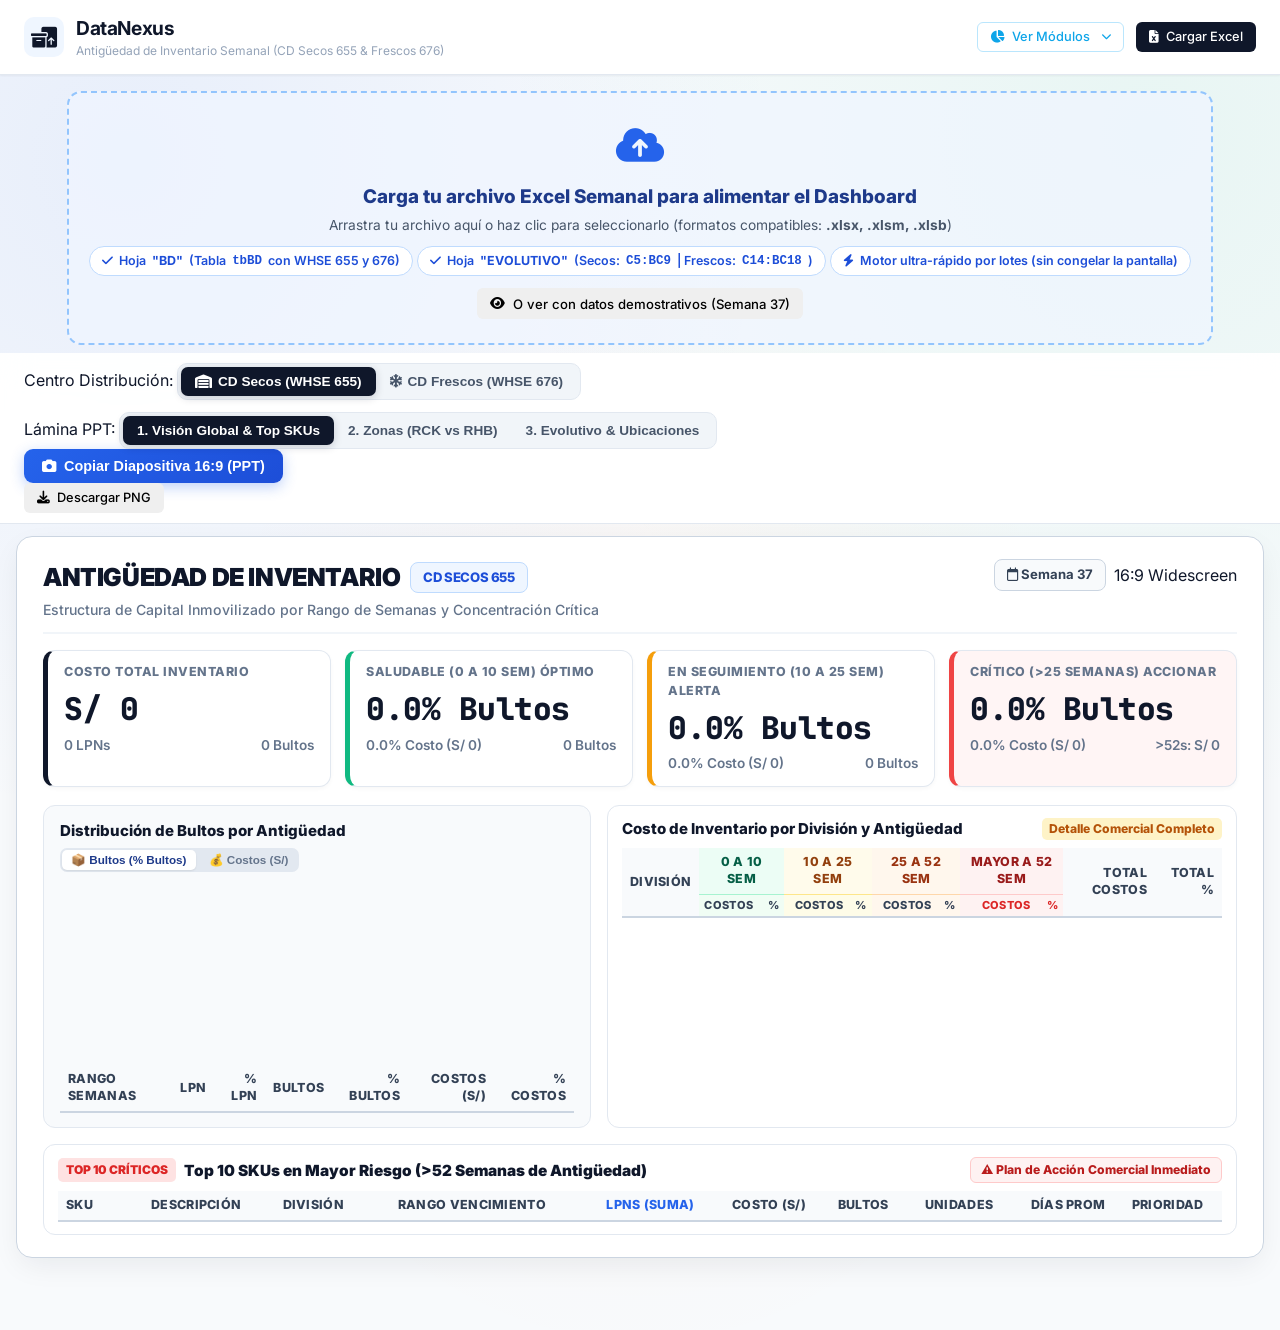
==== pages/ant-inv/index.html @ 3ac7fb68 "." ====
<!DOCTYPE html>
<html lang="es">
<head>
  <meta charset="UTF-8">
  <meta name="viewport" content="width=device-width, initial-scale=1.0">
  <title>DataNexus - Antigüedad de Inventario (Secos y Frescos)</title>
  <link rel="icon" href="data:image/svg+xml,<svg xmlns=%22http://www.w3.org/2000/svg%22 viewBox=%220 0 100 100%22><text y=%22.9em%22 font-size=%2290%22>📦</text></svg>">
  <link rel="preconnect" href="https://fonts.googleapis.com">
  <link rel="preconnect" href="https://fonts.gstatic.com" crossorigin>
  <link href="https://fonts.googleapis.com/css2?family=Inter:wght@300;400;500;600;700;800;900&family=JetBrains+Mono:wght@500;600;700;800&display=swap" rel="stylesheet">
  <link rel="stylesheet" href="https://cdnjs.cloudflare.com/ajax/libs/font-awesome/6.5.1/css/all.min.css">
  <link rel="stylesheet" href="../../css/styles.css">

  <!-- SheetJS para lectura y procesamiento de archivos Excel (.xlsx, .xlsm, .xlsb) -->
  <script src="https://cdn.sheetjs.com/xlsx-0.20.1/package/dist/xlsx.full.min.js"></script>

  <!-- Chart.js & html2canvas -->
  <script src="https://cdn.jsdelivr.net/npm/chart.js@4.4.1/dist/chart.umd.min.js"></script>
  <script src="https://cdn.jsdelivr.net/npm/html2canvas@1.4.1/dist/html2canvas.min.js"></script>

  <style>
    :root {
      --primary: #0f172a;
      --accent-blue: #2563eb;
      --green-safe: #10b981;
      --yellow-warn: #f59e0b;
      --orange-alert: #f97316;
      --red-critical: #ef4444;
      --card-bg: #ffffff;
      --border-color: #e2e8f0;
    }

    body {
      background:
        radial-gradient(at 10% 12%, rgba(37, 99, 235, 0.08) 0px, transparent 40%),
        radial-gradient(at 90% 10%, rgba(16, 185, 129, 0.07) 0px, transparent 40%),
        radial-gradient(at 50% 60%, rgba(249, 115, 22, 0.05) 0px, transparent 50%),
        #f8fafc;
      min-height: 100vh;
      margin: 0;
      font-family: 'Inter', system-ui, -apple-system, sans-serif;
      color: #0f172a;
    }

    /* Zona de Carga de Excel (Dropzone) */
    .upload-section-card {
      max-width: 1540px;
      margin: 16px auto 8px;
      padding: 0 16px;
    }

    .dropzone-box {
      border: 2px dashed #93c5fd;
      background: rgba(239, 246, 255, 0.7);
      border-radius: 14px;
      padding: 24px 20px;
      text-align: center;
      cursor: pointer;
      transition: all 0.25s ease;
      position: relative;
    }

    .dropzone-box:hover, .dropzone-box.dragover {
      border-color: #2563eb;
      background: rgba(219, 234, 254, 0.9);
      transform: translateY(-2px);
      box-shadow: 0 8px 20px -4px rgba(37, 99, 235, 0.15);
    }

    .dropzone-icon {
      font-size: 2.4rem;
      color: #2563eb;
      margin-bottom: 8px;
    }

    .dropzone-title {
      font-size: 1.18rem;
      font-weight: 800;
      color: #1e3a8a;
      margin: 0 0 4px;
    }

    .dropzone-subtitle {
      font-size: 0.86rem;
      color: #475569;
      margin: 0 0 10px;
    }

    .dropzone-badge-info {
      display: inline-flex;
      align-items: center;
      gap: 6px;
      background: #ffffff;
      border: 1px solid #bfdbfe;
      padding: 5px 12px;
      border-radius: 20px;
      font-size: 0.78rem;
      color: #1d4ed8;
      font-weight: 600;
    }

    /* Barra de Estado del Archivo Cargado */
    .file-status-bar {
      background: #ffffff;
      border: 1px solid #cbd5e1;
      border-radius: 12px;
      padding: 10px 18px;
      display: none;
      align-items: center;
      justify-content: space-between;
      margin-bottom: 12px;
      box-shadow: 0 2px 6px rgba(0,0,0,0.04);
    }

    /* Sub-navbar de control */
    .control-bar {
      background: rgba(255, 255, 255, 0.95);
      backdrop-filter: blur(16px);
      border-bottom: 1px solid var(--border-color);
      padding: 10px 24px;
      display: flex;
      flex-wrap: wrap;
      justify-content: space-between;
      align-items: center;
      gap: 12px;
      position: sticky;
      top: 61px;
      z-index: 90;
    }

    .pill-group {
      display: inline-flex;
      background: #f1f5f9;
      border-radius: 10px;
      padding: 3px;
      border: 1px solid #e2e8f0;
    }

    .pill-btn {
      border: none;
      background: transparent;
      padding: 7px 14px;
      font-size: 0.85rem;
      font-weight: 700;
      color: #475569;
      border-radius: 7px;
      cursor: pointer;
      transition: all 0.2s ease;
      display: flex;
      align-items: center;
      gap: 6px;
    }

    .pill-btn:hover { color: #0f172a; }

    .pill-btn.active {
      background: #0f172a;
      color: #ffffff;
      box-shadow: 0 2px 8px rgba(15, 23, 42, 0.18);
    }

    .pill-btn.pill-frescos.active {
      background: #059669;
      color: #ffffff;
    }

    /* Botón de Copia 16:9 Directa */
    .btn-capture-ppt {
      background: linear-gradient(135deg, #2563eb 0%, #1d4ed8 100%);
      color: #ffffff;
      border: none;
      padding: 9px 18px;
      border-radius: 9px;
      font-size: 0.90rem;
      font-weight: 800;
      cursor: pointer;
      display: flex;
      align-items: center;
      gap: 8px;
      box-shadow: 0 4px 14px rgba(37, 99, 235, 0.30);
      transition: all 0.2s ease;
    }

    .btn-capture-ppt:hover {
      transform: translateY(-1px);
      box-shadow: 0 6px 18px rgba(37, 99, 235, 0.40);
      background: linear-gradient(135deg, #1d4ed8 0%, #1e3a8a 100%);
    }

    /* Contenedor Responsivo de Diapositiva */
    .slide-wrapper {
      max-width: 1540px;
      margin: 12px auto;
      padding: 0 16px 36px;
    }

    .slide-canvas-container {
      background: #ffffff;
      border: 1px solid #cbd5e1;
      border-radius: 16px;
      box-shadow: 0 10px 30px -5px rgba(15, 23, 42, 0.08);
      position: relative;
      padding: 22px 26px;
      margin-bottom: 24px;
      box-sizing: border-box;
      transition: all 0.2s ease;
    }

    .slide-header {
      display: flex;
      justify-content: space-between;
      align-items: flex-start;
      padding-bottom: 12px;
      border-bottom: 2px solid #f1f5f9;
      margin-bottom: 16px;
    }

    .slide-header h2 {
      font-size: 1.55rem;
      font-weight: 900;
      color: #0f172a;
      margin: 0;
      display: flex;
      align-items: center;
      gap: 10px;
      letter-spacing: -0.4px;
    }

    .slide-header .subtitle {
      font-size: 0.88rem;
      font-weight: 500;
      color: #64748b;
      margin-top: 3px;
    }

    .slide-badges {
      display: flex;
      gap: 8px;
      align-items: center;
    }

    .badge-cd {
      background: #eff6ff;
      color: #1d4ed8;
      border: 1px solid #bfdbfe;
      font-weight: 800;
      font-size: 0.82rem;
      padding: 5px 12px;
      border-radius: 8px;
      text-transform: uppercase;
    }

    .badge-week {
      background: #f8fafc;
      color: #334155;
      border: 1px solid #cbd5e1;
      font-weight: 700;
      font-size: 0.82rem;
      padding: 5px 12px;
      border-radius: 8px;
    }

    /* KPI Cards Horizontales Compactas */
    .kpi-row {
      display: grid;
      grid-template-columns: repeat(4, 1fr);
      gap: 14px;
      margin-bottom: 18px;
    }

    .kpi-box {
      background: #ffffff;
      border: 1px solid #e2e8f0;
      border-radius: 12px;
      padding: 12px 16px;
      position: relative;
      border-left-width: 5px;
      box-shadow: 0 2px 4px rgba(0,0,0,0.03);
    }

    .kpi-box.kpi-navy { border-left-color: #0f172a; }
    .kpi-box.kpi-green { border-left-color: #10b981; }
    .kpi-box.kpi-amber { border-left-color: #f59e0b; }
    .kpi-box.kpi-red { border-left-color: #ef4444; background: #fff5f5; }

    .kpi-label {
      font-size: 0.78rem;
      font-weight: 800;
      text-transform: uppercase;
      color: #64748b;
      letter-spacing: 0.5px;
    }

    .kpi-number {
      font-size: 1.95rem;
      font-weight: 900;
      color: #0f172a;
      margin: 4px 0 2px;
      font-family: 'JetBrains Mono', monospace;
      letter-spacing: -0.5px;
    }

    .kpi-sub {
      font-size: 0.85rem;
      font-weight: 600;
      color: #64748b;
      display: flex;
      justify-content: space-between;
    }

    /* Tablas ejecutivas legibles */
    .exec-table {
      width: 100%;
      border-collapse: collapse;
      font-size: 0.88rem;
      line-height: 1.35;
    }

    .exec-table th {
      background: #f8fafc;
      color: #334155;
      font-weight: 800;
      font-size: 0.82rem;
      padding: 9px 10px;
      border-bottom: 2px solid #cbd5e1;
      text-align: right;
      text-transform: uppercase;
      letter-spacing: 0.3px;
    }

    .exec-table th:first-child { text-align: left; }

    .exec-table td {
      padding: 7px 10px;
      border-bottom: 1px solid #f1f5f9;
      text-align: right;
      color: #1e293b;
      font-size: 0.88rem;
    }

    .exec-table td:first-child {
      text-align: left;
      font-weight: 700;
    }

    .exec-table tfoot td {
      font-weight: 900;
      font-size: 0.92rem;
      border-top: 2px solid #94a3b8;
      background: #f8fafc;
      color: #0f172a;
      padding: 9px 10px;
    }

    /* Tabla ejecutiva compacta para rangos */
    .exec-table-sm th { padding: 6px 8px; font-size: 0.78rem; }
    .exec-table-sm td { padding: 5px 8px; font-size: 0.84rem; }
    .exec-table-sm tfoot td { padding: 6px 8px; font-size: 0.86rem; }

    /* Estilo Corporativo Verde para Diapositiva 2 (Zonas) */
    .exec-table-green {
      width: 100%;
      border-collapse: collapse;
    }
    .exec-table-green thead th {
      background: #2d6a4f !important;
      color: #ffffff !important;
      font-weight: 800 !important;
      font-size: 0.76rem !important;
      border-bottom: 2px solid #1e4620 !important;
      text-align: right;
      text-transform: uppercase;
      letter-spacing: 0.3px;
    }
    .exec-table-green thead th:first-child { text-align: left; }
    .exec-table-green tbody tr:nth-child(even) { background: #f4faf6; }
    .exec-table-green tbody tr:nth-child(odd) { background: #ffffff; }

    /* ═════════════════════════════════════════════════════════════════════════ */
    /* CLASE MAESTRA DE CAPTURA 16:9 PARA POWERPOINT (1600x900 NATIVO)           */
    /* Llena 100% de la diapositiva panorámica sin bordes vacíos a los lados    */
    /* ═════════════════════════════════════════════════════════════════════════ */
    .capturing-16-9 {
      width: 1600px !important;
      height: 900px !important;
      max-width: 1600px !important;
      max-height: 900px !important;
      padding: 22px 28px !important;
      margin: 0 auto !important;
      overflow: hidden !important;
      display: flex !important;
      flex-direction: column !important;
      justify-content: space-between !important;
      background: #ffffff !important;
      border: none !important;
      border-radius: 0 !important;
      box-shadow: none !important;
      box-sizing: border-box !important;
    }

    .capturing-16-9 .kpi-row {
      margin-bottom: 12px !important;
      gap: 12px !important;
    }
    .capturing-16-9 .kpi-box {
      padding: 10px 14px !important;
    }
    .capturing-16-9 .kpi-number {
      font-size: 1.80rem !important;
      margin: 2px 0 !important;
    }
    .capturing-16-9 .kpi-label {
      font-size: 0.76rem !important;
    }
    .capturing-16-9 .kpi-sub {
      font-size: 0.82rem !important;
    }
    .capturing-16-9 .exec-table th {
      padding: 4px 6px !important;
      font-size: 0.74rem !important;
    }
    .capturing-16-9 .exec-table td {
      padding: 3px 6px !important;
      font-size: 0.77rem !important;
    }
    .capturing-16-9 .exec-table tfoot td {
      padding: 4px 6px !important;
      font-size: 0.80rem !important;
    }
    .capturing-16-9 .exec-table-sm th {
      padding: 2.5px 4px !important;
      font-size: 0.68rem !important;
    }
    .capturing-16-9 .exec-table-sm td {
      padding: 2px 4px !important;
      font-size: 0.72rem !important;
    }
    .capturing-16-9 .exec-table-sm tfoot td {
      padding: 2.5px 4px !important;
      font-size: 0.74rem !important;
    }
    .capturing-16-9 .exec-table-green thead th {
      background: #2d6a4f !important;
      color: #ffffff !important;
      padding: 3.5px 4px !important;
      font-size: 0.70rem !important;
      border-bottom: 2px solid #1e4620 !important;
    }
    .capturing-16-9 .exec-table-green tbody tr:nth-child(even) { background: #f4faf6 !important; }
    .capturing-16-9 .exec-table-green tbody tr:nth-child(odd) { background: #ffffff !important; }
    .capturing-16-9 h2 {
      font-size: 1.40rem !important;
    }
    .capturing-16-9 .slide-header {
      padding-bottom: 8px !important;
      margin-bottom: 10px !important;
    }

    /* Modal de Confirmación de Copia */
    .modal-backdrop {
      position: fixed;
      inset: 0;
      background: rgba(15, 23, 42, 0.65);
      backdrop-filter: blur(4px);
      z-index: 10000;
      display: flex;
      align-items: center;
      justify-content: center;
      padding: 20px;
    }

    .modal-card {
      background: #ffffff;
      border-radius: 16px;
      max-width: 620px;
      width: 100%;
      box-shadow: 0 25px 50px -12px rgba(0, 0, 0, 0.25);
      overflow: hidden;
      animation: modalFadeIn 0.2s ease-out;
    }

    @keyframes modalFadeIn {
      from { opacity: 0; transform: scale(0.96); }
      to { opacity: 1; transform: scale(1); }
    }

    .modal-header {
      padding: 14px 20px;
      border-bottom: 1px solid #e2e8f0;
      display: flex;
      align-items: center;
      justify-content: space-between;
    }

    /* Toast Notification */
    #toastMessage {
      position: fixed;
      bottom: 24px;
      right: 24px;
      background: #0f172a;
      color: #ffffff;
      padding: 12px 20px;
      border-radius: 12px;
      font-size: 0.90rem;
      font-weight: 700;
      display: flex;
      align-items: center;
      gap: 10px;
      box-shadow: 0 10px 25px -5px rgba(0, 0, 0, 0.3);
      z-index: 9999;
      opacity: 0;
      transform: translateY(20px);
      transition: all 0.3s cubic-bezier(0.4, 0, 0.2, 1);
      pointer-events: none;
    }

    #toastMessage.show {
      opacity: 1;
      transform: translateY(0);
    }

    /* Loading Spinner */
    .loading-overlay {
      position: fixed;
      inset: 0;
      background: rgba(15, 23, 42, 0.7);
      backdrop-filter: blur(4px);
      display: none;
      align-items: center;
      justify-content: center;
      flex-direction: column;
      gap: 14px;
      z-index: 9999;
      color: #ffffff;
      font-weight: 700;
    }

    .spinner {
      width: 48px;
      height: 48px;
      border: 4px solid rgba(255, 255, 255, 0.3);
      border-top-color: #ffffff;
      border-radius: 50%;
      animation: spin 0.8s linear infinite;
    }

    @keyframes spin {
      to { transform: rotate(360deg); }
    }

    @media (max-width: 1024px) {
      .kpi-row { grid-template-columns: repeat(2, 1fr); }
    }
    @media (max-width: 640px) {
      .kpi-row { grid-template-columns: 1fr; }
    }
  </style>
</head>
<body>

  <!-- Barra de Navegación Principal DataNexus -->
  <header class="navbar">
    <div class="nav-brand">
      <div class="logo-icon">
        <i class="fa-solid fa-boxes-packing text-primary"></i>
      </div>
      <div>
        <h1 class="logo-title">DataNexus</h1>
        <span class="logo-subtitle">Antigüedad de Inventario Semanal (CD Secos 655 & Frescos 676)</span>
      </div>
    </div>

    <div class="nav-actions">
      <!-- Menú Desplegable de Módulos -->
      <div class="nav-dropdown">
        <button class="btn btn-outline-info btn-sm">
          <i class="fa-solid fa-chart-pie"></i> Ver Módulos <i class="fa-solid fa-chevron-down" style="font-size: 0.8em; margin-left: 4px;"></i>
        </button>
        <div class="nav-dropdown-content">
          <a href="../../index.html"><i class="fa-solid fa-house"></i> Inicio / Sheets</a>
          <a href="../Throughput/index.html"><i class="fa-solid fa-boxes-stacked"></i> Throughput Secos/Frescos</a>
          <a href="../movilidad/index.html"><i class="fa-solid fa-van-shuttle"></i> Servicio Movilidad</a>
          <a href="../dotacion/index.html"><i class="fa-solid fa-users"></i> Dotación</a>
          <a href="../lector.html"><i class="fa-solid fa-file-excel"></i> Lector (Extraer Excel)</a>
        </div>
      </div>

      <button onclick="document.getElementById('excelFileInput').click()" class="btn btn-primary btn-sm">
        <i class="fa-solid fa-file-excel"></i> Cargar Excel
      </button>
    </div>
  </header>

  <!-- Input oculto para carga de archivos Excel -->
  <input type="file" id="excelFileInput" accept=".xlsx, .xlsm, .xls, .xlsb" style="display: none;" onchange="handleExcelUpload(event)">

  <!-- SECCIÓN DE CARGA DE ARCHIVO EXCEL -->
  <div class="upload-section-card">
    
    <!-- Zona de arrastre y selección de archivo -->
    <div id="dropzoneBox" class="dropzone-box" onclick="document.getElementById('excelFileInput').click()">
      <div class="dropzone-icon">
        <i class="fa-solid fa-cloud-arrow-up"></i>
      </div>
      <h3 class="dropzone-title">Carga tu archivo Excel Semanal para alimentar el Dashboard</h3>
      <p class="dropzone-subtitle">Arrastra tu archivo aquí o haz clic para seleccionarlo (formatos compatibles: <strong>.xlsx, .xlsm, .xlsb</strong>)</p>
      
      <div class="flex items-center justify-center gap-2 flex-wrap">
        <span class="dropzone-badge-info">
          <i class="fa-solid fa-check"></i> Hoja <strong>"BD"</strong> (Tabla <code>tbBD</code> con WHSE 655 y 676)
        </span>
        <span class="dropzone-badge-info">
          <i class="fa-solid fa-check"></i> Hoja <strong>"EVOLUTIVO"</strong> (Secos: <code>C5:BC9</code> | Frescos: <code>C14:BC18</code>)
        </span>
        <span class="dropzone-badge-info">
          <i class="fa-solid fa-bolt"></i> Motor ultra-rápido por lotes (sin congelar la pantalla)
        </span>
      </div>

      <div style="margin-top: 12px;">
        <button type="button" onclick="event.stopPropagation(); loadSampleData();" class="btn btn-sm btn-outline-secondary" style="font-size: 0.82rem;">
          <i class="fa-solid fa-eye"></i> O ver con datos demostrativos (Semana 37)
        </button>
      </div>
    </div>

    <!-- Barra de Estado cuando el archivo ya está cargado -->
    <div id="fileStatusBar" class="file-status-bar">
      <div class="flex items-center gap-3">
        <div style="width: 38px; height: 38px; background: #ecfdf5; color: #059669; border-radius: 9px; display: flex; align-items: center; justify-content: center; font-size: 1.3rem;">
          <i class="fa-solid fa-file-excel"></i>
        </div>
        <div>
          <div style="font-weight: 800; color: #0f172a; font-size: 0.94rem;" id="loadedFileName">Archivo: datos_semanales.xlsx</div>
          <div style="font-size: 0.80rem; color: #64748b;" id="loadedFileMeta">Procesadas filas de tbBD | Hoja EVOLUTIVO conectada</div>
        </div>
      </div>
      <div class="flex items-center gap-2">
        <span class="badge badge-success" style="font-size: 0.80rem; padding: 4px 10px; background: #dcfce7; color: #15803d; border-radius: 7px; font-weight: 800;">
          <i class="fa-solid fa-circle-check"></i> Alimentado desde Excel
        </span>
        <button onclick="document.getElementById('excelFileInput').click()" class="btn btn-sm btn-outline-primary" style="font-size: 0.82rem;">
          <i class="fa-solid fa-arrows-rotate"></i> Cambiar Archivo
        </button>
      </div>
    </div>

  </div>

  <!-- Barra de Controles: Selector de CD (655 vs 676) y Pestañas de Diapositiva -->
  <div class="control-bar">
    <div class="flex items-center gap-3">
      <!-- Selector de WHSE -->
      <span class="text-xs font-bold text-slate-500 uppercase tracking-wider">Centro Distribución:</span>
      <div class="pill-group">
        <button id="btnWhseSecos" onclick="switchWarehouse('655')" class="pill-btn active">
          <i class="fa-solid fa-warehouse"></i> CD Secos (WHSE 655)
        </button>
        <button id="btnWhseFrescos" onclick="switchWarehouse('676')" class="pill-btn pill-frescos">
          <i class="fa-solid fa-snowflake"></i> CD Frescos (WHSE 676)
        </button>
      </div>
    </div>

    <!-- Selector de Lámina PPT -->
    <div class="flex items-center gap-3">
      <span class="text-xs font-bold text-slate-500 uppercase tracking-wider">Lámina PPT:</span>
      <div class="pill-group">
        <button id="tabBtnSlide1" onclick="switchSlide(1)" class="pill-btn active">
          1. Visión Global & Top SKUs
        </button>
        <button id="tabBtnSlide2" onclick="switchSlide(2)" class="pill-btn">
          2. Zonas (RCK vs RHB)
        </button>
        <button id="tabBtnSlide3" onclick="switchSlide(3)" class="pill-btn">
          3. Evolutivo & Ubicaciones
        </button>
      </div>

      <!-- BOTÓN DE COPIA 16:9 AL PORTAPAPELES -->
      <button id="btnCapturePpt" onclick="copyCurrentSlideToClipboard()" class="btn-capture-ppt" title="Copia directamente la diapositiva en proporción 16:9 (1920x1080) al portapapeles para pegar con Ctrl + V en PowerPoint">
        <i class="fa-solid fa-camera"></i> Copiar Diapositiva 16:9 (PPT)
      </button>
      <button onclick="downloadCurrentSlide()" class="btn btn-sm btn-outline-secondary" title="Descargar como archivo PNG de alta resolución (1920x1080)">
        <i class="fa-solid fa-download"></i> Descargar PNG
      </button>
    </div>
  </div>

  <!-- Contenedor Principal de las Diapositivas (16:9 Widescreen Frame) -->
  <main class="slide-wrapper">

    <!-- ======================================================================= -->
    <!-- DIAPOSITIVA 1: VISIÓN GENERAL, SALUD DE INVENTARIO Y TOP 10 SKUS        -->
    <!-- ======================================================================= -->
    <div id="slide1-container" class="slide-canvas-container">
      <div class="slide-header">
        <div>
          <h2>
            <span id="slide1-title-prefix">ANTIGÜEDAD DE INVENTARIO</span>
            <span id="slide1-whse-badge" class="badge-cd">CD SECOS 655</span>
          </h2>
          <div class="subtitle">Estructura de Capital Inmovilizado por Rango de Semanas y Concentración Crítica</div>
        </div>
        <div class="slide-badges">
          <span class="badge-week" id="slide1-week-badge"><i class="fa-regular fa-calendar"></i> Semana 37</span>
          <span class="text-xs font-bold text-slate-400">16:9 Widescreen</span>
        </div>
      </div>

      <!-- Tarjetas KPI Horizontales -->
      <div class="kpi-row">
        <div class="kpi-box kpi-navy">
          <div class="kpi-label">Costo Total Inventario</div>
          <div class="kpi-number" id="s1-kpi-total">S/ 0</div>
          <div class="kpi-sub">
            <span id="s1-kpi-lpns">0 LPNs</span>
            <span id="s1-kpi-bultos">0 Bultos</span>
          </div>
        </div>

        <div class="kpi-box kpi-green">
          <div class="kpi-label flex justify-between">
            <span>Saludable (0 a 10 Sem)</span>
            <span class="text-emerald-700 font-bold">ÓPTIMO</span>
          </div>
          <div class="kpi-number text-emerald-600" id="s1-kpi-healthy-pct">0.0% Bultos</div>
          <div class="kpi-sub">
            <span id="s1-kpi-healthy-cost">0.0% Costo (S/ 0)</span>
            <span id="s1-kpi-healthy-bultos">0 Bultos</span>
          </div>
        </div>

        <div class="kpi-box kpi-amber">
          <div class="kpi-label flex justify-between">
            <span>En Seguimiento (10 a 25 Sem)</span>
            <span class="text-amber-700 font-bold">ALERTA</span>
          </div>
          <div class="kpi-number text-amber-600" id="s1-kpi-warn-pct">0.0% Bultos</div>
          <div class="kpi-sub">
            <span id="s1-kpi-warn-cost">0.0% Costo (S/ 0)</span>
            <span id="s1-kpi-warn-lpns">0 Bultos</span>
          </div>
        </div>

        <div class="kpi-box kpi-red">
          <div class="kpi-label flex justify-between">
            <span class="text-red-700">Crítico (&gt;25 Semanas)</span>
            <span class="bg-red-200 text-red-800 text-[10px] px-1.5 py-0.5 rounded font-bold">ACCIONAR</span>
          </div>
          <div class="kpi-number text-red-600" id="s1-kpi-crit-cost">0.0% Bultos</div>
          <div class="kpi-sub text-red-700 font-medium">
            <span id="s1-kpi-crit-pct">0.0% Costo (S/ 0)</span>
            <span id="s1-kpi-over52">&gt;52s: S/ 0</span>
          </div>
        </div>
      </div>

      <!-- Fila Intermedia: Gráfico de Rangos con Valores Encima + Matriz Comercial -->
      <div style="display: grid; grid-template-columns: 1fr 1.15fr; gap: 16px; margin-bottom: 16px;">
        
        <!-- Columna Izquierda: Gráfico de Barras + Tabla de Rangos -->
        <div style="background: #f8fafc; border: 1px solid #e2e8f0; border-radius: 12px; padding: 14px 16px; display: flex; flex-direction: column; justify-content: space-between;">
          <div style="display: flex; justify-content: space-between; align-items: center; margin-bottom: 8px; flex-wrap: wrap; gap: 6px;">
            <h3 id="chartS1Title" style="font-size: 0.94rem; font-weight: 800; margin: 0; color: #0f172a;">Distribución de Bultos por Antigüedad</h3>
            <div style="display: flex; gap: 4px; background: #e2e8f0; padding: 2px; border-radius: 7px;">
              <button id="btnChartModeBultos" onclick="setChartS1Mode('bultos')" style="border: none; background: #ffffff; color: #1e3a8a; font-size: 0.73rem; font-weight: 800; padding: 3px 9px; border-radius: 5px; cursor: pointer; box-shadow: 0 1px 2px rgba(0,0,0,0.08); transition: all 0.2s ease;">📦 Bultos (% Bultos)</button>
              <button id="btnChartModeCosto" onclick="setChartS1Mode('costo')" style="border: none; background: transparent; color: #64748b; font-size: 0.73rem; font-weight: 700; padding: 3px 9px; border-radius: 5px; cursor: pointer; transition: all 0.2s ease;">💰 Costos (S/)</button>
            </div>
          </div>
          
          <!-- Gráfico con Datalabels encima de cada barra -->
          <div style="height: 175px; position: relative; margin-bottom: 10px;">
            <canvas id="chartS1Ranges"></canvas>
          </div>

          <!-- Tabla 1: Resumen de Inventario por Rango de Semanas -->
          <div style="overflow-x: auto;">
            <table class="exec-table exec-table-sm" id="tableS1Ranges">
              <thead>
                <tr>
                  <th style="text-align: left;">Rango Semanas</th>
                  <th>LPN</th>
                  <th>% LPN</th>
                  <th>Bultos</th>
                  <th>% Bultos</th>
                  <th>Costos (S/)</th>
                  <th>% Costos</th>
                </tr>
              </thead>
              <tbody id="tbodyS1Ranges">
                <!-- Dinámico -->
              </tbody>
              <tfoot id="tfootS1Ranges">
                <!-- Totales -->
              </tfoot>
            </table>
          </div>
        </div>

        <!-- Columna Derecha: Matriz Comercial por División -->
        <div style="background: #ffffff; border: 1px solid #e2e8f0; border-radius: 12px; padding: 12px 14px; overflow-x: auto;">
          <div style="display: flex; justify-content: space-between; align-items: center; margin-bottom: 8px;">
            <h3 style="font-size: 0.94rem; font-weight: 800; margin: 0; color: #0f172a;">Costo de Inventario por División y Antigüedad</h3>
            <span style="font-size: 0.76rem; font-weight: 800; color: #b45309; background: #fef3c7; padding: 2px 7px; border-radius: 5px;">Detalle Comercial Completo</span>
          </div>
          <table class="exec-table exec-table-sm" id="tableS1Divisions">
            <thead>
              <tr>
                <th rowspan="2" style="text-align: left; vertical-align: middle;">División</th>
                <th colspan="2" style="text-align: center; background: #ecfdf5; color: #065f46; border-bottom: 1px solid #a7f3d0;">0 a 10 Sem</th>
                <th colspan="2" style="text-align: center; background: #fffbeb; color: #92400e; border-bottom: 1px solid #fde68a;">10 a 25 Sem</th>
                <th colspan="2" style="text-align: center; background: #fff7ed; color: #9a3412; border-bottom: 1px solid #fed7aa;">25 a 52 Sem</th>
                <th colspan="2" style="text-align: center; background: #fef2f2; color: #991b1b; border-bottom: 1px solid #fecaca;">Mayor a 52 Sem</th>
                <th rowspan="2" style="text-align: right; vertical-align: middle; background: #f8fafc;">Total COSTOS</th>
                <th rowspan="2" style="text-align: right; vertical-align: middle; background: #f8fafc;">Total %</th>
              </tr>
              <tr>
                <th style="background: #f0fdf4; font-size: 0.69rem; padding: 3px 5px;">Costos</th>
                <th style="background: #f0fdf4; font-size: 0.69rem; padding: 3px 5px;">%</th>
                <th style="background: #fefce8; font-size: 0.69rem; padding: 3px 5px;">Costos</th>
                <th style="background: #fefce8; font-size: 0.69rem; padding: 3px 5px;">%</th>
                <th style="background: #fff7ed; font-size: 0.69rem; padding: 3px 5px;">Costos</th>
                <th style="background: #fff7ed; font-size: 0.69rem; padding: 3px 5px;">%</th>
                <th style="background: #fef2f2; font-size: 0.69rem; padding: 3px 5px; color: #dc2626;">Costos</th>
                <th style="background: #fef2f2; font-size: 0.69rem; padding: 3px 5px; color: #dc2626;">%</th>
              </tr>
            </thead>
            <tbody id="tbodyS1Divisions">
              <!-- Renderizado dinámico -->
            </tbody>
            <tfoot id="tfootS1Divisions">
              <!-- Totales -->
            </tfoot>
          </table>
        </div>
      </div>

      <!-- Fila Inferior: Top 10 SKU en Riesgo Mayor a 52 Semanas -->
      <div style="background: #ffffff; border: 1px solid #e2e8f0; border-radius: 12px; padding: 12px 14px;">
        <div style="display: flex; justify-content: space-between; align-items: center; margin-bottom: 8px; flex-wrap: wrap; gap: 8px;">
          <div>
            <h3 style="font-size: 0.96rem; font-weight: 900; color: #0f172a; margin: 0; display: flex; align-items: center; gap: 8px;">
              <span style="background: #fee2e2; color: #dc2626; padding: 3px 8px; border-radius: 5px; font-size: 0.75rem;">TOP 10 CRÍTICOS</span>
              Top 10 SKUs en Mayor Riesgo (&gt;52 Semanas de Antigüedad)
            </h3>
          </div>
          <span style="font-size: 0.76rem; color: #b91c1c; font-weight: 800; background: #fef2f2; border: 1px solid #fecaca; padding: 3px 10px; border-radius: 6px;">
            ⚠️ Plan de Acción Comercial Inmediato
          </span>
        </div>

        <div style="overflow-x: auto;">
          <table class="exec-table exec-table-sm" id="tableS1Top10">
            <thead>
              <tr>
                <th style="width: 85px;">SKU</th>
                <th style="text-align: left;">Descripción</th>
                <th style="text-align: left;">División</th>
                <th style="text-align: center;">Rango Vencimiento</th>
                <th style="color: #2563eb;">LPNs (Suma)</th>
                <th>Costo (S/)</th>
                <th>Bultos</th>
                <th>Unidades</th>
                <th>Días Prom</th>
                <th style="text-align: center;">Prioridad</th>
              </tr>
            </thead>
            <tbody id="tbodyS1Top10">
              <!-- Renderizado dinámico -->
            </tbody>
            <tfoot id="tfootS1Top10">
              <!-- Totales Top 10 -->
            </tfoot>
          </table>
        </div>
      </div>
    </div>


    <!-- ======================================================================= -->
    <!-- DIAPOSITIVA 2: ANTIGÜEDAD POR ZONAS (PIVOT COMPLETO) Y TOP 10 SKUS      -->
    <!-- ======================================================================= -->
    <div id="slide2-container" class="slide-canvas-container" style="display: none;">
      <div class="slide-header" style="margin-bottom: 8px;">
        <div>
          <h2>
            <span id="slide2-title-prefix">ANTIGÜEDAD</span>
            <span class="badge-cd" id="slide2-whse-badge">CD SECOS 655</span>
          </h2>
          <div class="subtitle">Antigüedad por zonas</div>
        </div>
        <div class="slide-badges">
          <span class="badge-week" id="slide2-week-badge"><i class="fa-regular fa-calendar"></i> Semana 37</span>
          <span class="text-xs font-bold text-slate-400">16:9 Widescreen</span>
        </div>
      </div>

      <!-- Tabla Principal: Antigüedad por Zonas (Pivot Completo idéntico a PPT) -->
      <div style="background: #ffffff; border: 1px solid #cbd5e1; border-radius: 8px; padding: 6px 10px; margin-bottom: 10px; overflow-x: auto; box-shadow: 0 1px 3px rgba(0,0,0,0.05);">
        <table class="exec-table exec-table-sm exec-table-green" id="tableS2Zones" style="width: 100%; border-collapse: collapse;">
          <thead>
            <tr style="background: #2d6a4f !important; color: #ffffff !important;">
              <th style="text-align: center; vertical-align: middle; width: 90px; background: #1e4620 !important; color: #ffffff !important; font-weight: 800; font-size: 0.80rem;">ZONA</th>
              <th style="text-align: left; vertical-align: middle; width: 85px; background: #2d6a4f !important; color: #ffffff !important; font-weight: 800; font-size: 0.80rem;">Valores</th>
              <th style="text-align: right; background: #2d6a4f !important; color: #ffffff !important; font-weight: 800; font-size: 0.80rem;">0 a 10 Sem</th>
              <th style="text-align: right; background: #2d6a4f !important; color: #ffffff !important; font-weight: 800; font-size: 0.80rem;">10 a 25 Sem</th>
              <th style="text-align: right; background: #2d6a4f !important; color: #ffffff !important; font-weight: 800; font-size: 0.80rem;">25 a 52 Sem</th>
              <th style="text-align: right; background: #2d6a4f !important; color: #ffffff !important; font-weight: 800; font-size: 0.80rem;">mayor a 52 Sem</th>
              <th style="text-align: right; background: #1e4620 !important; color: #ffffff !important; font-weight: 900; font-size: 0.82rem;">Total general</th>
            </tr>
          </thead>
          <tbody id="tbodyS2Zones">
            <!-- Renderizado dinámico de 3 filas por zona (COSTOS, LPN, BULTOS) -->
          </tbody>
          <tfoot id="tfootS2Zones">
            <!-- Renderizado dinámico de totales (Total COSTOS, Total LPN, Total BULTOS) -->
          </tfoot>
        </table>
      </div>

      <!-- Título de Sección Top 10 SKUs por Zona -->
      <div style="text-align: center; margin-bottom: 6px;">
        <h3 style="font-size: 0.95rem; font-weight: 800; color: #1e293b; margin: 0;">
          Top 10 SKU – Costo de Inventario - Mayor 52 Semanas por Zona
        </h3>
      </div>

      <!-- Tablas Dinámicas de Top SKUs >52 Semanas por Zona (RCK, RHB, TOL o cualquier zona con información) -->
      <div id="containerS2TopZones" style="display: grid; grid-template-columns: repeat(2, 1fr); gap: 14px;">
        <!-- Se renderiza dinámicamente según las zonas con información (2 columnas para RCK/RHB, 3 columnas si TOL u otra zona tiene datos) -->
      </div>
    </div>


    <!-- ======================================================================= -->
    <!-- DIAPOSITIVA 3: EVOLUTIVO SEMANAL Y OCUPACIÓN FÍSICA (UBICACIONES)         -->
    <!-- ======================================================================= -->
    <div id="slide3-container" class="slide-canvas-container" style="display: none;">
      <div class="slide-header">
        <div>
          <h2>
            <span>TENDENCIA HISTÓRICA & CAPACIDAD FÍSICA</span>
            <span class="badge-cd" id="slide3-whse-badge">CD SECOS 655</span>
          </h2>
          <div class="subtitle">Evolutivo Semanal (% Bultos últimas 7 Semanas) y Uso de Ubicaciones por División</div>
        </div>
        <div class="slide-badges">
          <span class="badge-week" id="slide3-week-badge"><i class="fa-regular fa-calendar"></i> Semana 37</span>
          <span class="text-xs font-bold text-slate-400">16:9 Widescreen</span>
        </div>
      </div>

      <!-- Sección Superior: Gráfico de Líneas Evolutivo 7 Semanas + Tabla -->
      <div style="background: #ffffff; border: 1px solid #e2e8f0; border-radius: 12px; padding: 14px 18px; margin-bottom: 16px;">
        <div style="display: flex; justify-content: space-between; align-items: center; margin-bottom: 8px;">
          <div>
            <h3 style="font-size: 0.96rem; font-weight: 900; color: #0f172a; margin: 0;">Evolutivo Semanal - % Participación por Bulto (Últimas 7 Semanas)</h3>
            <span style="font-size: 0.80rem; color: #64748b;">Monitoreo dinámico del inventario sano vs añejamiento (Suma de % Bultos)</span>
          </div>
          <span style="font-size: 0.76rem; font-weight: 800; color: #059669; background: #ecfdf5; border: 1px solid #a7f3d0; padding: 3px 8px; border-radius: 6px;">
            Tendencia de Rotación
          </span>
        </div>

        <div style="height: 190px; position: relative; margin-bottom: 12px;">
          <canvas id="chartS3Evolution"></canvas>
        </div>

        <!-- Tabla resumen de valores del evolutivo -->
        <table class="exec-table exec-table-sm" id="tableS3Evolution">
          <thead>
            <tr id="theadS3EvolRow">
              <th style="text-align: left;">Rango Semanas</th>
              <!-- Dinámico -->
            </tr>
          </thead>
          <tbody id="tbodyS3Evolution">
            <!-- Dinámico -->
          </tbody>
        </table>
      </div>

      <!-- Sección Inferior: Capacidad Física (Ubicaciones por División) -->
      <div style="background: #ffffff; border: 1px solid #e2e8f0; border-radius: 12px; padding: 14px 18px;">
        <div style="display: flex; justify-content: space-between; align-items: center; margin-bottom: 10px; flex-wrap: wrap; gap: 8px;">
          <div>
            <h3 style="font-size: 0.96rem; font-weight: 900; color: #0f172a; margin: 0;">Distribución de Ubicaciones Físicas por Antigüedad y División</h3>
            <span style="font-size: 0.80rem; color: #64748b;">Capacidad total ocupada: <strong style="color: #0f172a;" id="s3-total-ubic">0 ubicaciones</strong></span>
          </div>
          <div style="font-size: 0.76rem; color: #b91c1c; font-weight: 800; background: #fef2f2; border: 1px solid #fecaca; padding: 3px 10px; border-radius: 6px;" id="s3-locations-alert">
            ⚠️ Ocupación de espacio por mercadería de baja rotación
          </div>
        </div>

        <div style="overflow-x: auto;">
          <table class="exec-table exec-table-sm" id="tableS3Locations">
            <thead>
              <tr>
                <th style="text-align: left;">División Comercial</th>
                <th>0 a 10 Sem (Ubic)</th>
                <th>10 a 25 Sem (Ubic)</th>
                <th>25 a 52 Sem (Ubic)</th>
                <th style="color: #dc2626;">&gt;52 Sem (Ubic)</th>
                <th>Total Ubicaciones</th>
                <th>% Ocupación</th>
              </tr>
            </thead>
            <tbody id="tbodyS3Locations">
              <!-- Dinámico -->
            </tbody>
            <tfoot id="tfootS3Locations">
              <!-- Totales -->
            </tfoot>
          </table>
        </div>
      </div>
    </div>

  </main>

  <!-- Modal de Vista Previa y Confirmación de Copia 16:9 -->
  <div id="modalCopySuccess" class="modal-backdrop" style="display: none;" onclick="if(event.target===this) closeCopyModal()">
    <div class="modal-card">
      <div class="modal-header">
        <div style="display: flex; align-items: center; gap: 10px;">
          <span style="width: 34px; height: 34px; background: #ecfdf5; color: #059669; border-radius: 50%; display: flex; align-items: center; justify-content: center; font-size: 1.1rem;">
            <i class="fa-solid fa-circle-check"></i>
          </span>
          <div>
            <h3 style="margin: 0; font-size: 1.10rem; font-weight: 800; color: #0f172a;">¡Lámina Copiada al Portapapeles!</h3>
            <span style="font-size: 0.80rem; color: #64748b;">Proporción exacta 16:9 Panorámica (1920 × 1080 px)</span>
          </div>
        </div>
        <button onclick="closeCopyModal()" style="border: none; background: transparent; font-size: 1.2rem; cursor: pointer; color: #64748b;"><i class="fa-solid fa-xmark"></i></button>
      </div>
      <div style="padding: 16px 20px;">
        <div style="background: #0f172a; border-radius: 8px; padding: 6px; margin-bottom: 12px; display: flex; justify-content: center;">
          <img id="modalPreviewImg" src="" alt="Vista previa 16:9" style="width: 100%; max-height: 230px; object-fit: contain; border-radius: 4px;">
        </div>
        <div style="background: #eff6ff; border: 1px solid #bfdbfe; border-radius: 8px; padding: 10px 14px; margin-bottom: 14px; font-size: 0.86rem; color: #1e40af; font-weight: 600; text-align: center;">
          🚀 <strong>¡Listo para PowerPoint!</strong> Ve a tu diapositiva y presiona <kbd style="background:#ffffff; border:1px solid #93c5fd; padding:3px 8px; border-radius:4px; font-weight:900; color:#1d4ed8;">Ctrl + V</kbd>. Ocupará toda la diapositiva en 16:9 sin bordes vacíos.
        </div>
        <div style="display: flex; justify-content: center; gap: 10px;">
          <button onclick="copyModalImgAgain()" class="btn btn-primary btn-sm" style="font-weight: 700; padding: 8px 16px;">
            <i class="fa-solid fa-copy"></i> Copiar de nuevo
          </button>
          <button onclick="downloadModalImg()" class="btn btn-outline-secondary btn-sm" style="font-weight: 700; padding: 8px 16px;">
            <i class="fa-solid fa-download"></i> Descargar imagen PNG
          </button>
          <button onclick="closeCopyModal()" class="btn btn-secondary btn-sm" style="font-weight: 600; padding: 8px 14px;">
            Cerrar
          </button>
        </div>
      </div>
    </div>
  </div>

  <!-- Overlay de Procesamiento con Barra de Progreso -->
  <div id="loadingOverlay" class="loading-overlay">
    <div class="spinner"></div>
    <div id="loadingText" style="font-size: 1.10rem;">Procesando archivo Excel...</div>
    <div id="loadingSubtext" style="font-size: 0.85rem; color: #94a3b8; font-weight: 500;">Optimizando registros...</div>
  </div>

  <!-- Toast Notification -->
  <div id="toastMessage">
    <i class="fa-solid fa-circle-check text-emerald-400"></i>
    <span id="toastText">Acción completada con éxito</span>
  </div>

  <!-- Script Principal de la Aplicación -->
  <script src="app.js"></script>
</body>
</html>
---- css/styles.css ----
/* ==========================================================================
   SheetPivot Studio - Estilos Modernos y Responsivos
   ========================================================================== */

:root {
  --font-sans: 'Inter', system-ui, -apple-system, BlinkMacSystemFont, 'Segoe UI', Roboto, sans-serif;
  --font-mono: 'JetBrains Mono', monospace;

  /* Colores del Sistema */
  --bg-main: #f8fafc;
  --bg-card: #ffffff;
  --bg-card-alt: #f1f5f9;
  --border-color: #e2e8f0;
  --border-color-hover: #cbd5e1;

  --text-primary: #0f172a;
  --text-secondary: #475569;
  --text-muted: #94a3b8;

  --primary: #2563eb;
  --primary-hover: #1d4ed8;
  --primary-light: #eff6ff;
  --primary-border: #bfdbfe;

  --success: #10b981;
  --success-hover: #059669;
  --success-light: #ecfdf5;

  --info: #0ea5e9;
  --info-hover: #0284c7;
  --info-light: #f0f9ff;

  --warning: #f59e0b;
  --danger: #ef4444;
  --danger-hover: #dc2626;
  --danger-light: #fef2f2;

  --shadow-sm: 0 1px 2px 0 rgba(0, 0, 0, 0.05);
  --shadow-md: 0 4px 6px -1px rgba(0, 0, 0, 0.07), 0 2px 4px -2px rgba(0, 0, 0, 0.05);
  --shadow-lg: 0 10px 15px -3px rgba(0, 0, 0, 0.08), 0 4px 6px -4px rgba(0, 0, 0, 0.04);
  --radius-sm: 6px;
  --radius-md: 10px;
  --radius-lg: 14px;
  --radius-full: 9999px;
}

* {
  box-sizing: border-box;
  margin: 0;
  padding: 0;
}

html, body {
  width: 100%;
  max-width: 100%;
  overflow-x: hidden;
}

body {
  font-family: var(--font-sans);
  background-color: var(--bg-main);
  color: var(--text-primary);
  line-height: 1.5;
  -webkit-font-smoothing: antialiased;
  min-height: 100vh;
  display: flex;
  flex-direction: column;
}

/* --------------------------------------------------------------------------
   Barra de Navegación / Header
   -------------------------------------------------------------------------- */
.navbar {
  background-color: var(--bg-card);
  border-bottom: 1px solid var(--border-color);
  padding: 0.85rem 1.5rem;
  display: flex;
  justify-content: space-between;
  align-items: center;
  position: sticky;
  top: 0;
  z-index: 100;
  box-shadow: var(--shadow-sm);
}

.nav-brand {
  display: flex;
  align-items: center;
  gap: 0.75rem;
}

.logo-icon {
  width: 40px;
  height: 40px;
  border-radius: var(--radius-md);
  background: var(--primary-light);
  display: flex;
  align-items: center;
  justify-content: center;
  font-size: 1.3rem;
  color: var(--primary);
}

.logo-title {
  font-size: 1.2rem;
  font-weight: 700;
  letter-spacing: -0.02em;
  color: var(--text-primary);
}

.logo-subtitle {
  font-size: 0.75rem;
  color: var(--text-muted);
  display: block;
}

.nav-actions {
  display: flex;
  align-items: center;
  gap: 0.75rem;
  flex-wrap: wrap;
}

/* --------------------------------------------------------------------------
   Botones y Componentes Comunes
   -------------------------------------------------------------------------- */
.btn {
  font-family: var(--font-sans);
  font-size: 0.875rem;
  font-weight: 500;
  padding: 0.55rem 1rem;
  border-radius: var(--radius-sm);
  border: 1px solid transparent;
  cursor: pointer;
  display: inline-flex;
  align-items: center;
  justify-content: center;
  gap: 0.45rem;
  transition: all 0.15s ease-in-out;
  text-decoration: none;
  white-space: nowrap;
}

.btn:active {
  transform: translateY(1px);
}

.btn-primary {
  background-color: var(--primary);
  color: #ffffff;
}
.btn-primary:hover {
  background-color: var(--primary-hover);
}

.btn-success {
  background-color: var(--success);
  color: #ffffff;
}
.btn-success:hover {
  background-color: var(--success-hover);
}

.btn-secondary {
  background-color: #475569;
  color: #ffffff;
}
.btn-secondary:hover {
  background-color: #334155;
}

.btn-outline-primary {
  background-color: transparent;
  color: var(--primary);
  border-color: var(--primary-border);
}
.btn-outline-primary:hover {
  background-color: var(--primary-light);
  border-color: var(--primary);
}

.btn-outline-info {
  background-color: transparent;
  color: var(--info);
  border-color: #bae6fd;
}
.btn-outline-info:hover {
  background-color: var(--info-light);
  border-color: var(--info);
}

.btn-outline-danger {
  background-color: transparent;
  color: var(--danger);
  border-color: #fecaca;
}
.btn-outline-danger:hover {
  background-color: var(--danger-light);
  border-color: var(--danger);
}

.btn-sm {
  font-size: 0.8rem;
  padding: 0.4rem 0.75rem;
}

.btn-xs {
  font-size: 0.75rem;
  padding: 0.25rem 0.5rem;
}

.btn-icon {
  background: var(--bg-card-alt);
  color: var(--text-secondary);
  border: 1px solid var(--border-color);
  width: 36px;
  height: 36px;
  padding: 0;
  border-radius: var(--radius-sm);
}
.btn-icon:hover {
  background: var(--border-color);
  color: var(--text-primary);
}

/* Botón Google Login */
.btn-google {
  background-color: #ffffff;
  color: #3c4043;
  border: 1px solid #dadce0;
  box-shadow: 0 1px 2px rgba(60, 64, 67, 0.1);
  font-weight: 500;
}
.btn-google:hover {
  background-color: #f8f9fa;
  border-color: #c2c4c7;
}
.google-icon {
  width: 18px;
  height: 18px;
}

.user-profile {
  display: flex;
  align-items: center;
  gap: 0.5rem;
  background: var(--bg-card-alt);
  padding: 0.3rem 0.6rem;
  border-radius: var(--radius-full);
  border: 1px solid var(--border-color);
}
.user-badge {
  font-size: 0.8rem;
  color: var(--text-secondary);
  display: flex;
  align-items: center;
  gap: 0.4rem;
}

/* --------------------------------------------------------------------------
   Layout Principal
   -------------------------------------------------------------------------- */
.main-container {
  max-width: 1500px;
  width: 100%;
  margin: 1.5rem auto;
  padding: 0 1.5rem;
  display: flex;
  flex-direction: column;
  gap: 1.5rem;
  flex: 1;
}

/* Tarjetas (Cards) */
.card {
  background: var(--bg-card);
  border: 1px solid var(--border-color);
  border-radius: var(--radius-lg);
  box-shadow: var(--shadow-sm);
  overflow: hidden;
}

.card-header {
  padding: 1rem 1.25rem;
  border-bottom: 1px solid var(--border-color);
  display: flex;
  justify-content: space-between;
  align-items: center;
  background-color: #ffffff;
}

.card-header h2, .card-header h3 {
  font-size: 1.05rem;
  font-weight: 600;
  color: var(--text-primary);
  display: flex;
  align-items: center;
  gap: 0.5rem;
}

.card-body {
  padding: 1.25rem;
}

/* Badge */
.badge {
  font-size: 0.75rem;
  font-weight: 600;
  padding: 0.25rem 0.6rem;
  border-radius: var(--radius-full);
  background: var(--bg-card-alt);
  color: var(--text-secondary);
  border: 1px solid var(--border-color);
}
.badge-success {
  background: var(--success-light);
  color: var(--success);
  border-color: #a7f3d0;
}
.badge-info {
  background: var(--info-light);
  color: var(--info);
  border-color: #bae6fd;
}
.badge-warning {
  background: #fef3c7;
  color: #b45309;
  border-color: #fde68a;
}

/* --------------------------------------------------------------------------
   Formularios e Inputs
   -------------------------------------------------------------------------- */
.input-group-grid {
  display: grid;
  grid-template-columns: 1fr;
  gap: 1rem;
}

.input-field label {
  display: block;
  font-size: 0.85rem;
  font-weight: 500;
  margin-bottom: 0.4rem;
  color: var(--text-secondary);
}

.form-control {
  width: 100%;
  padding: 0.6rem 0.85rem;
  font-family: var(--font-sans);
  font-size: 0.9rem;
  color: var(--text-primary);
  background-color: #ffffff;
  border: 1px solid var(--border-color);
  border-radius: var(--radius-sm);
  transition: border-color 0.15s, box-shadow 0.15s;
}

.form-control:focus {
  outline: none;
  border-color: var(--primary);
  box-shadow: 0 0 0 3px rgba(37, 99, 235, 0.15);
}

.input-with-action {
  display: flex;
  gap: 0.5rem;
}

.helper-text {
  font-size: 0.78rem;
  color: var(--text-muted);
  margin-top: 0.4rem;
  display: block;
}

/* Dataset Info Pills */
.dataset-info {
  display: flex;
  flex-wrap: wrap;
  gap: 0.75rem;
  margin-top: 1.25rem;
  padding-top: 1rem;
  border-top: 1px dashed var(--border-color);
}

.info-pill {
  background: var(--bg-card-alt);
  border: 1px solid var(--border-color);
  padding: 0.35rem 0.75rem;
  border-radius: var(--radius-sm);
  font-size: 0.8rem;
  color: var(--text-secondary);
  display: flex;
  align-items: center;
  gap: 0.4rem;
}
.info-pill strong {
  color: var(--text-primary);
}

/* --------------------------------------------------------------------------
   Workspace y Múltiples Tablas
   -------------------------------------------------------------------------- */
.workspace-section {
  display: flex;
  flex-direction: column;
  gap: 1rem;
}

.workspace-toolbar {
  display: flex;
  justify-content: space-between;
  align-items: center;
  flex-wrap: wrap;
  gap: 1rem;
  background: var(--bg-card);
  padding: 1rem 1.25rem;
  border-radius: var(--radius-lg);
  border: 1px solid var(--border-color);
  box-shadow: var(--shadow-sm);
}

.toolbar-left {
  display: flex;
  align-items: center;
  gap: 0.75rem;
}

.toolbar-left h2 {
  font-size: 1.15rem;
  font-weight: 700;
}

.counter-badge {
  background: var(--primary-light);
  color: var(--primary);
  font-size: 0.8rem;
  font-weight: 600;
  padding: 0.2rem 0.6rem;
  border-radius: var(--radius-full);
}

.toolbar-right {
  display: flex;
  align-items: center;
  gap: 0.6rem;
  flex-wrap: wrap;
}

/* Grid de Tablas Creadas */
.tables-grid {
  display: flex;
  flex-direction: column;
  gap: 1.5rem;
}

/* Tarjeta de Cada Tabla Creada */
.table-card {
  background: var(--bg-card);
  border: 1px solid var(--border-color);
  border-radius: var(--radius-lg);
  box-shadow: var(--shadow-sm);
  overflow: hidden;
  transition: box-shadow 0.2s ease;
}

.table-card:hover {
  box-shadow: var(--shadow-md);
}

.table-card-header {
  padding: 0.9rem 1.25rem;
  background-color: #ffffff;
  border-bottom: 1px solid var(--border-color);
  display: flex;
  justify-content: space-between;
  align-items: center;
  flex-wrap: wrap;
  gap: 0.75rem;
}

.table-title-area {
  display: flex;
  align-items: center;
  gap: 0.6rem;
}

.table-title-input {
  font-size: 1rem;
  font-weight: 600;
  border: 1px solid transparent;
  padding: 0.2rem 0.4rem;
  border-radius: var(--radius-sm);
  background: transparent;
  color: var(--text-primary);
  width: 260px;
}

.table-title-input:hover {
  border-color: var(--border-color);
  background: var(--bg-card-alt);
}
.table-title-input:focus {
  outline: none;
  border-color: var(--primary);
  background: #ffffff;
}

.table-actions {
  display: flex;
  align-items: center;
  gap: 0.5rem;
}

/* Configuración de la Tabla (Pivot Controls o Flat Filters) */
.table-config-panel {
  background: var(--bg-card-alt);
  padding: 1rem 1.25rem;
  border-bottom: 1px solid var(--border-color);
  display: flex;
  flex-direction: column;
  gap: 0.85rem;
}

.config-grid {
  display: grid;
  grid-template-columns: repeat(auto-fit, minmax(200px, 1fr));
  gap: 0.85rem;
}

.config-field label {
  display: block;
  font-size: 0.78rem;
  font-weight: 600;
  text-transform: uppercase;
  letter-spacing: 0.03em;
  color: var(--text-secondary);
  margin-bottom: 0.35rem;
}

.select-multi-box {
  background: #ffffff;
  border: 1px solid var(--border-color);
  border-radius: var(--radius-sm);
  padding: 0.4rem;
  max-height: 110px;
  overflow-y: auto;
  display: flex;
  flex-direction: column;
  gap: 0.25rem;
}

.checkbox-item {
  display: flex;
  align-items: center;
  gap: 0.4rem;
  font-size: 0.8rem;
  cursor: pointer;
  user-select: none;
}

/* Filtros Adicionales por Tabla */
.filters-list {
  display: flex;
  flex-direction: column;
  gap: 0.5rem;
}

.filter-row {
  display: grid;
  grid-template-columns: 1fr 1fr 1.5fr auto;
  gap: 0.5rem;
  align-items: center;
  width: 100%;
}

.filter-row select, .filter-row input {
  font-size: 0.8rem;
  padding: 0.35rem 0.5rem;
  width: 100%;
}

/* --------------------------------------------------------------------------
   Visualización de Tabla y Celdas
   -------------------------------------------------------------------------- */
.table-responsive-wrapper {
  max-height: 520px;
  overflow: auto;
  position: relative;
  background: #ffffff;
}

.data-table {
  width: 100%;
  border-collapse: collapse;
  font-size: 0.85rem;
  text-align: left;
}

.data-table th, .data-table td {
  padding: 0.6rem 0.85rem;
  border: 1px solid var(--border-color);
  white-space: nowrap;
}

.data-table th {
  background-color: #f8fafc;
  color: var(--text-primary);
  font-weight: 600;
  position: sticky;
  top: 0;
  z-index: 10;
  box-shadow: 0 1px 0 var(--border-color);
}

.th-content {
  display: flex;
  justify-content: space-between;
  align-items: center;
  gap: 0.5rem;
}

.th-actions {
  display: flex;
  align-items: center;
  gap: 0.25rem;
}

.format-select {
  background: transparent;
  border: 1px solid transparent;
  font-size: 0.7rem;
  color: var(--text-secondary);
  padding: 0.1rem;
  border-radius: 3px;
  cursor: pointer;
}
.format-select:hover {
  border-color: var(--border-color);
  background: var(--bg-card);
}

.btn-col-copy {
  opacity: 0.35;
  background: transparent;
  border: none;
  cursor: pointer;
  color: var(--text-secondary);
  font-size: 0.75rem;
  padding: 2px 4px;
  border-radius: 3px;
  transition: opacity 0.15s, color 0.15s, background-color 0.15s;
}

.data-table th:hover .btn-col-copy {
  opacity: 1;
}
.btn-col-copy:hover {
  background: var(--primary-light);
  color: var(--primary);
}

.data-table tbody tr:hover {
  background-color: #f1f5f9;
}

.data-table td {
  position: relative;
  transition: background-color 0.1s;
}

.data-table td:hover {
  background-color: #f1f5f9;
}

.data-table td.numeric, .data-table th.numeric {
  text-align: right;
  font-family: var(--font-mono);
}

.data-table tr.total-row {
  background-color: #f8fafc;
  font-weight: 700;
}

/* Pie de Tabla */
.table-footer {
  padding: 0.65rem 1.25rem;
  background: var(--bg-card);
  border-top: 1px solid var(--border-color);
  font-size: 0.78rem;
  color: var(--text-muted);
  display: flex;
  justify-content: space-between;
  align-items: center;
}

/* Estado Vacío */
.empty-state {
  text-align: center;
  padding: 4rem 2rem;
  background: var(--bg-card);
  border: 2px dashed var(--border-color);
  border-radius: var(--radius-lg);
}

.empty-icon {
  font-size: 3rem;
  color: var(--text-muted);
  margin-bottom: 1rem;
}

.empty-state h3 {
  font-size: 1.15rem;
  font-weight: 600;
  margin-bottom: 0.5rem;
  color: var(--text-primary);
}

.empty-state p {
  color: var(--text-secondary);
  max-width: 500px;
  margin: 0 auto;
  font-size: 0.9rem;
}

/* --------------------------------------------------------------------------
   Modal
   -------------------------------------------------------------------------- */
.modal-backdrop {
  position: fixed;
  inset: 0;
  background: rgba(15, 23, 42, 0.5);
  backdrop-filter: blur(2px);
  display: flex;
  align-items: center;
  justify-content: center;
  z-index: 1000;
  padding: 1rem;
}

.modal-dialog {
  background: #ffffff;
  border-radius: var(--radius-lg);
  width: 100%;
  max-width: 600px;
  box-shadow: var(--shadow-lg);
  overflow: hidden;
  animation: modalIn 0.2s ease-out;
}

@keyframes modalIn {
  from {
    opacity: 0;
    transform: scale(0.96) translateY(8px);
  }
  to {
    opacity: 1;
    transform: scale(1) translateY(0);
  }
}

.modal-header {
  padding: 1.1rem 1.25rem;
  border-bottom: 1px solid var(--border-color);
  display: flex;
  justify-content: space-between;
  align-items: center;
}

.modal-header h3 {
  font-size: 1.1rem;
  font-weight: 600;
  display: flex;
  align-items: center;
  gap: 0.5rem;
}

.btn-close {
  background: transparent;
  border: none;
  font-size: 1.5rem;
  color: var(--text-muted);
  cursor: pointer;
  line-height: 1;
}
.btn-close:hover {
  color: var(--text-primary);
}

.modal-body {
  padding: 1.25rem;
  display: flex;
  flex-direction: column;
  gap: 1rem;
  max-height: 70vh;
  overflow-y: auto;
}

.modal-footer {
  padding: 1rem 1.25rem;
  border-top: 1px solid var(--border-color);
  display: flex;
  justify-content: flex-end;
  background: var(--bg-card-alt);
}

.alert {
  padding: 0.85rem 1rem;
  border-radius: var(--radius-sm);
  font-size: 0.82rem;
  border: 1px solid transparent;
}
.alert-info {
  background: var(--info-light);
  border-color: #bae6fd;
  color: #0369a1;
}
.alert-info h4 {
  font-size: 0.85rem;
  font-weight: 600;
  margin-bottom: 0.4rem;
}
.alert-info ol {
  padding-left: 1.25rem;
  display: flex;
  flex-direction: column;
  gap: 0.25rem;
}

/* --------------------------------------------------------------------------
   Toast Notifications
   -------------------------------------------------------------------------- */
.toast-container {
  position: fixed;
  bottom: 1.5rem;
  right: 1.5rem;
  display: flex;
  flex-direction: column;
  gap: 0.5rem;
  z-index: 9999;
}

.toast {
  background: #0f172a;
  color: #ffffff;
  padding: 0.75rem 1.15rem;
  border-radius: var(--radius-md);
  box-shadow: var(--shadow-lg);
  font-size: 0.85rem;
  display: flex;
  align-items: center;
  gap: 0.6rem;
  animation: toastIn 0.25s cubic-bezier(0.16, 1, 0.3, 1);
  max-width: 400px;
}

.toast-success {
  border-left: 4px solid var(--success);
}
.toast-info {
  border-left: 4px solid var(--info);
}
.toast-danger {
  border-left: 4px solid var(--danger);
}

@keyframes toastIn {
  from {
    opacity: 0;
    transform: translateY(12px) scale(0.95);
  }
  to {
    opacity: 1;
    transform: translateY(0) scale(1);
  }
}

/* Utilidades */
.hidden {
  display: none !important;
}

.text-primary {
  color: var(--primary);
}

/* Responsividad */
@media (max-width: 768px) {
  .navbar {
    flex-direction: column;
    align-items: stretch;
    gap: 0.75rem;
    padding: 0.85rem 1rem;
  }
  .nav-brand {
    justify-content: flex-start;
  }
  .nav-actions {
    width: 100%;
    display: flex;
    flex-wrap: wrap;
    align-items: center;
    gap: 0.5rem;
    justify-content: flex-start;
  }
  .nav-dropdown {
    position: relative;
  }
  .nav-dropdown-content {
    left: 0 !important;
    right: auto !important;
    min-width: 220px !important;
    max-width: 85vw !important;
  }
  #userEmail {
    max-width: 130px;
    white-space: nowrap;
    overflow: hidden;
    text-overflow: ellipsis;
    display: inline-block;
    vertical-align: middle;
  }
  .input-with-action {
    flex-direction: column;
    gap: 8px;
  }
  .input-with-action input {
    width: 100%;
  }
  .input-with-action button {
    width: 100%;
  }
  .workspace-toolbar {
    flex-direction: column;
    align-items: flex-start;
    gap: 0.75rem;
  }
  .toolbar-right {
    width: 100%;
    display: flex;
    flex-wrap: wrap;
    gap: 6px;
  }
  .main-container {
    padding: 1rem 0.75rem;
  }
}

/* Modal del Explorador de Drive */
.modal-overlay {
  position: fixed;
  top: 0;
  left: 0;
  width: 100%;
  height: 100%;
  background: rgba(0,0,0,0.5);
  display: flex;
  justify-content: center;
  align-items: center;
  z-index: 1000;
  opacity: 1;
  transition: opacity 0.2s;
}

.modal-overlay.hidden {
  opacity: 0;
  pointer-events: none;
  visibility: hidden;
}

.modal-content {
  background: white;
  width: 90%;
  max-width: 600px;
  max-height: 80vh;
  border-radius: var(--border-radius);
  box-shadow: 0 10px 25px rgba(0,0,0,0.2);
  display: flex;
  flex-direction: column;
  overflow: hidden;
}

.modal-header {
  padding: 1.25rem 1.5rem;
  border-bottom: 1px solid var(--border-color);
  display: flex;
  justify-content: space-between;
  align-items: center;
  background-color: #f8fafc;
}

.modal-header h3 {
  margin: 0;
  font-size: 1.1rem;
  color: var(--text-dark);
}

.btn-close {
  background: none;
  border: none;
  font-size: 1.5rem;
  cursor: pointer;
  color: var(--text-light);
  line-height: 1;
}

.btn-close:hover {
  color: var(--danger-color);
}

.modal-body {
  padding: 1rem;
  overflow-y: auto;
  flex-grow: 1;
}

.file-list {
  list-style: none;
  padding: 0;
  margin: 0;
  display: flex;
  flex-direction: column;
  gap: 8px;
}

.file-list-item {
  display: flex;
  align-items: center;
  padding: 12px 16px;
  border: 1px solid var(--border-color);
  border-radius: 8px;
  cursor: pointer;
  transition: all 0.2s ease;
  background: #ffffff;
  gap: 16px;
}

.file-list-item:hover {
  background-color: #f8fafc;
  border-color: var(--primary);
  box-shadow: 0 4px 12px rgba(0,0,0,0.05);
  transform: translateY(-1px);
}

.file-item-icon {
  font-size: 24px;
  display: flex;
  align-items: center;
  justify-content: center;
  width: 44px;
  height: 44px;
  border-radius: 10px;
  background: #f1f5f9;
}

.file-icon-owned { color: #10b981; } /* Verde para los propios */
.file-icon-shared { color: #3b82f6; } /* Azul para los compartidos */

.file-item-content {
  flex: 1;
  min-width: 0;
}

.file-item-title {
  font-weight: 600;
  color: var(--text-dark);
  margin-bottom: 4px;
  white-space: nowrap;
  overflow: hidden;
  text-overflow: ellipsis;
  font-size: 0.95rem;
}

.file-item-meta {
  font-size: 0.8rem;
  color: var(--text-light);
  display: flex;
  align-items: center;
  gap: 16px;
}

.file-item-meta span {
  display: flex;
  align-items: center;
  gap: 6px;
}

.file-item-action {
  display: flex;
  align-items: center;
}

.file-badge {
  font-size: 0.7rem;
  font-weight: 700;
  padding: 4px 10px;
  border-radius: 20px;
  text-transform: uppercase;
  letter-spacing: 0.5px;
}

.badge-owned {
  background: #d1fae5;
  color: #059669;
  border: 1px solid #a7f3d0;
}

.badge-shared {
  background: #dbeafe;
  color: #2563eb;
  border: 1px solid #bfdbfe;
}

/* --------------------------------------------------------------------------
   Nav Dropdown (Ver Gráficos)
   -------------------------------------------------------------------------- */
.nav-dropdown {
  position: relative;
  display: inline-block;
}

.nav-dropdown-content {
  display: none;
  position: absolute;
  background-color: #ffffff;
  min-width: 220px;
  max-width: 90vw;
  box-shadow: 0px 10px 25px 0px rgba(0,0,0,0.15);
  z-index: 1000;
  border-radius: var(--radius-md);
  border: 1px solid var(--border-color);
  top: 100%;
  left: 0;
  right: auto;
  margin-top: 4px;
  overflow: hidden;
}

/* Puente invisible para evitar que se pierda el hover si hay un espacio */
.nav-dropdown::after {
  content: '';
  position: absolute;
  top: 100%;
  left: 0;
  right: 0;
  height: 10px;
}

.nav-dropdown-content a {
  color: var(--text-primary);
  padding: 12px 16px;
  text-decoration: none;
  display: flex;
  align-items: center;
  gap: 8px;
  font-size: 0.9rem;
  font-weight: 500;
  transition: all 0.2s ease;
}

.nav-dropdown-content a:hover {
  background-color: var(--bg-hover);
  color: var(--primary-color);
}

.nav-dropdown:hover .nav-dropdown-content,
.nav-dropdown.active .nav-dropdown-content {
  display: block;
}

/* Custom Tooltips (Instantáneos y Bonitos) */
.custom-tooltip-icon {
  position: relative;
  display: inline-flex;
  align-items: center;
  justify-content: center;
  cursor: help;
}

.custom-tooltip-icon::after {
  content: attr(data-tooltip);
  position: absolute;
  bottom: calc(100% + 8px);
  left: 50%;
  transform: translateX(-50%);
  background-color: #0f172a;
  color: #f8fafc;
  padding: 6px 12px;
  border-radius: 6px;
  font-size: 0.75rem;
  font-family: var(--font-sans, 'Inter', sans-serif);
  font-weight: 500;
  white-space: nowrap;
  opacity: 0;
  visibility: hidden;
  transition: opacity 0.15s ease-in-out, visibility 0.15s ease-in-out;
  box-shadow: 0 4px 6px -1px rgba(0, 0, 0, 0.1), 0 2px 4px -1px rgba(0, 0, 0, 0.06);
  z-index: 1000;
  pointer-events: none;
}

.custom-tooltip-icon::before {
  content: '';
  position: absolute;
  bottom: calc(100% + 2px);
  left: 50%;
  transform: translateX(-50%);
  border-width: 6px;
  border-style: solid;
  border-color: #0f172a transparent transparent transparent;
  opacity: 0;
  visibility: hidden;
  transition: opacity 0.15s ease-in-out, visibility 0.15s ease-in-out;
  z-index: 1000;
  pointer-events: none;
}

.custom-tooltip-icon:hover::after,
.custom-tooltip-icon:hover::before {
  opacity: 1;
  visibility: visible;
}
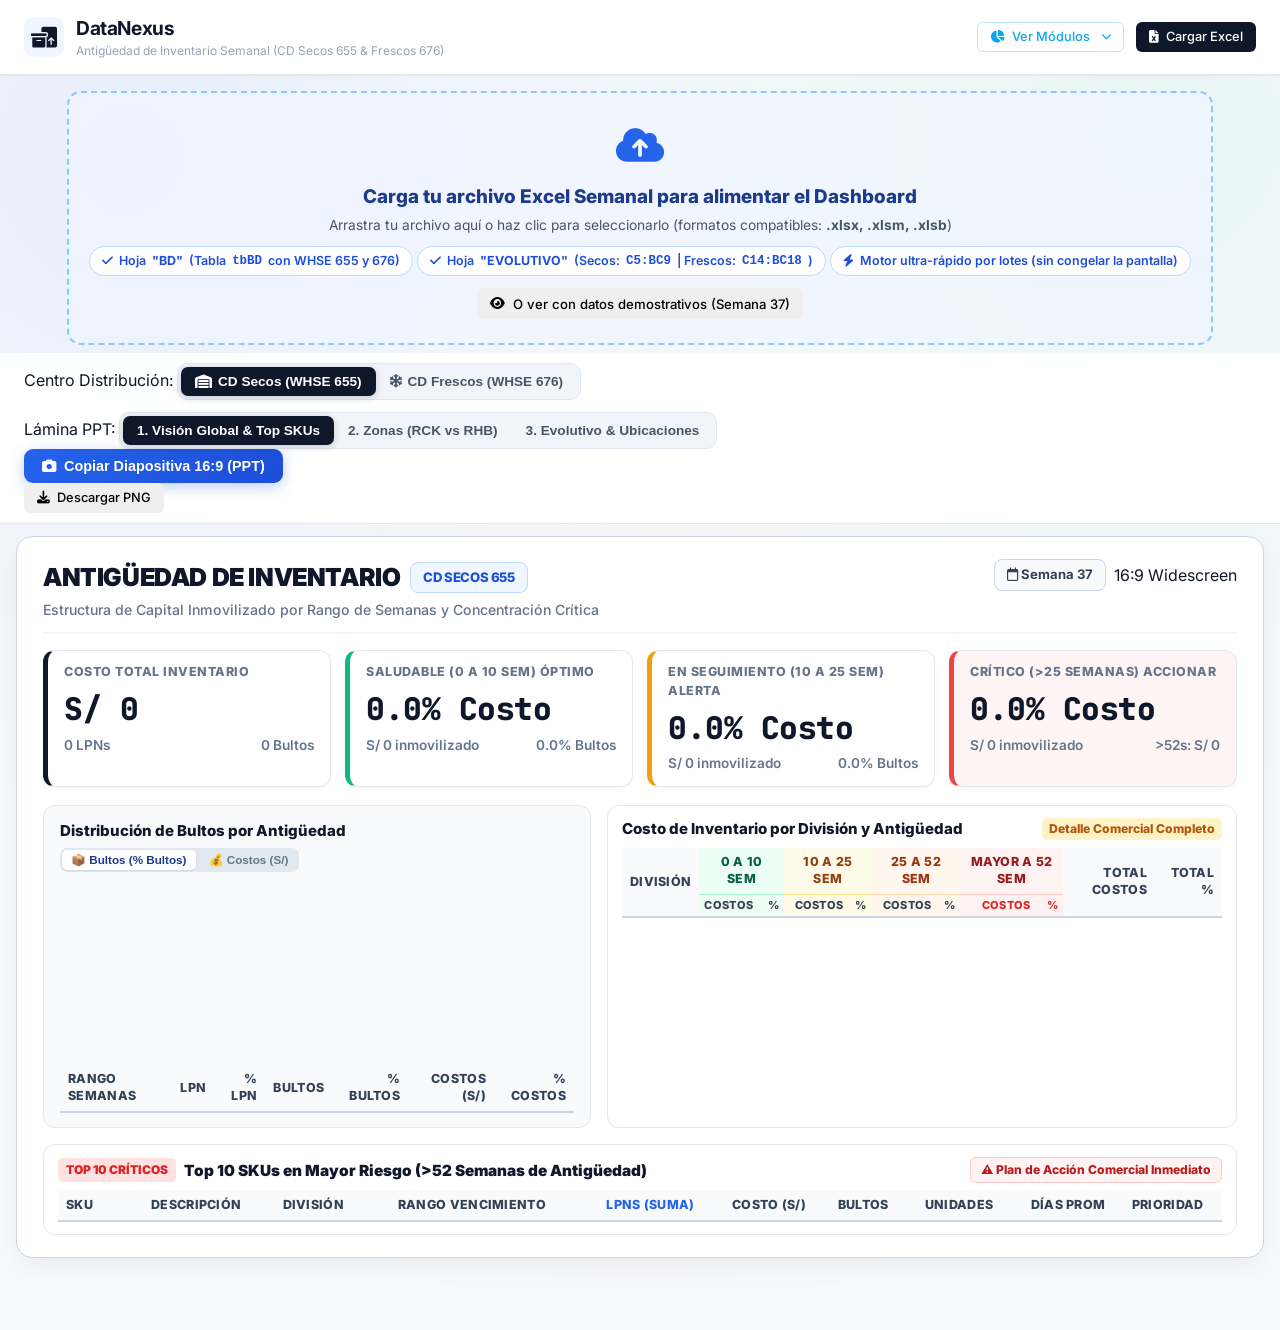
==== commit c102308f: "." ====
--- a/pages/ant-inv/index.html
+++ b/pages/ant-inv/index.html
@@ -724,10 +724,10 @@
             <span>Saludable (0 a 10 Sem)</span>
             <span class="text-emerald-700 font-bold">ÓPTIMO</span>
           </div>
-          <div class="kpi-number text-emerald-600" id="s1-kpi-healthy-pct">0.0% Bultos</div>
+          <div class="kpi-number text-emerald-600" id="s1-kpi-healthy-pct">0.0% Costo</div>
           <div class="kpi-sub">
-            <span id="s1-kpi-healthy-cost">0.0% Costo (S/ 0)</span>
-            <span id="s1-kpi-healthy-bultos">0 Bultos</span>
+            <span id="s1-kpi-healthy-cost">S/ 0 inmovilizado</span>
+            <span id="s1-kpi-healthy-bultos">0.0% Bultos</span>
           </div>
         </div>
 
@@ -736,10 +736,10 @@
             <span>En Seguimiento (10 a 25 Sem)</span>
             <span class="text-amber-700 font-bold">ALERTA</span>
           </div>
-          <div class="kpi-number text-amber-600" id="s1-kpi-warn-pct">0.0% Bultos</div>
+          <div class="kpi-number text-amber-600" id="s1-kpi-warn-pct">0.0% Costo</div>
           <div class="kpi-sub">
-            <span id="s1-kpi-warn-cost">0.0% Costo (S/ 0)</span>
-            <span id="s1-kpi-warn-lpns">0 Bultos</span>
+            <span id="s1-kpi-warn-cost">S/ 0 inmovilizado</span>
+            <span id="s1-kpi-warn-lpns">0.0% Bultos</span>
           </div>
         </div>
 
@@ -748,9 +748,9 @@
             <span class="text-red-700">Crítico (&gt;25 Semanas)</span>
             <span class="bg-red-200 text-red-800 text-[10px] px-1.5 py-0.5 rounded font-bold">ACCIONAR</span>
           </div>
-          <div class="kpi-number text-red-600" id="s1-kpi-crit-cost">0.0% Bultos</div>
+          <div class="kpi-number text-red-600" id="s1-kpi-crit-cost">0.0% Costo</div>
           <div class="kpi-sub text-red-700 font-medium">
-            <span id="s1-kpi-crit-pct">0.0% Costo (S/ 0)</span>
+            <span id="s1-kpi-crit-pct">S/ 0 inmovilizado</span>
             <span id="s1-kpi-over52">&gt;52s: S/ 0</span>
           </div>
         </div>
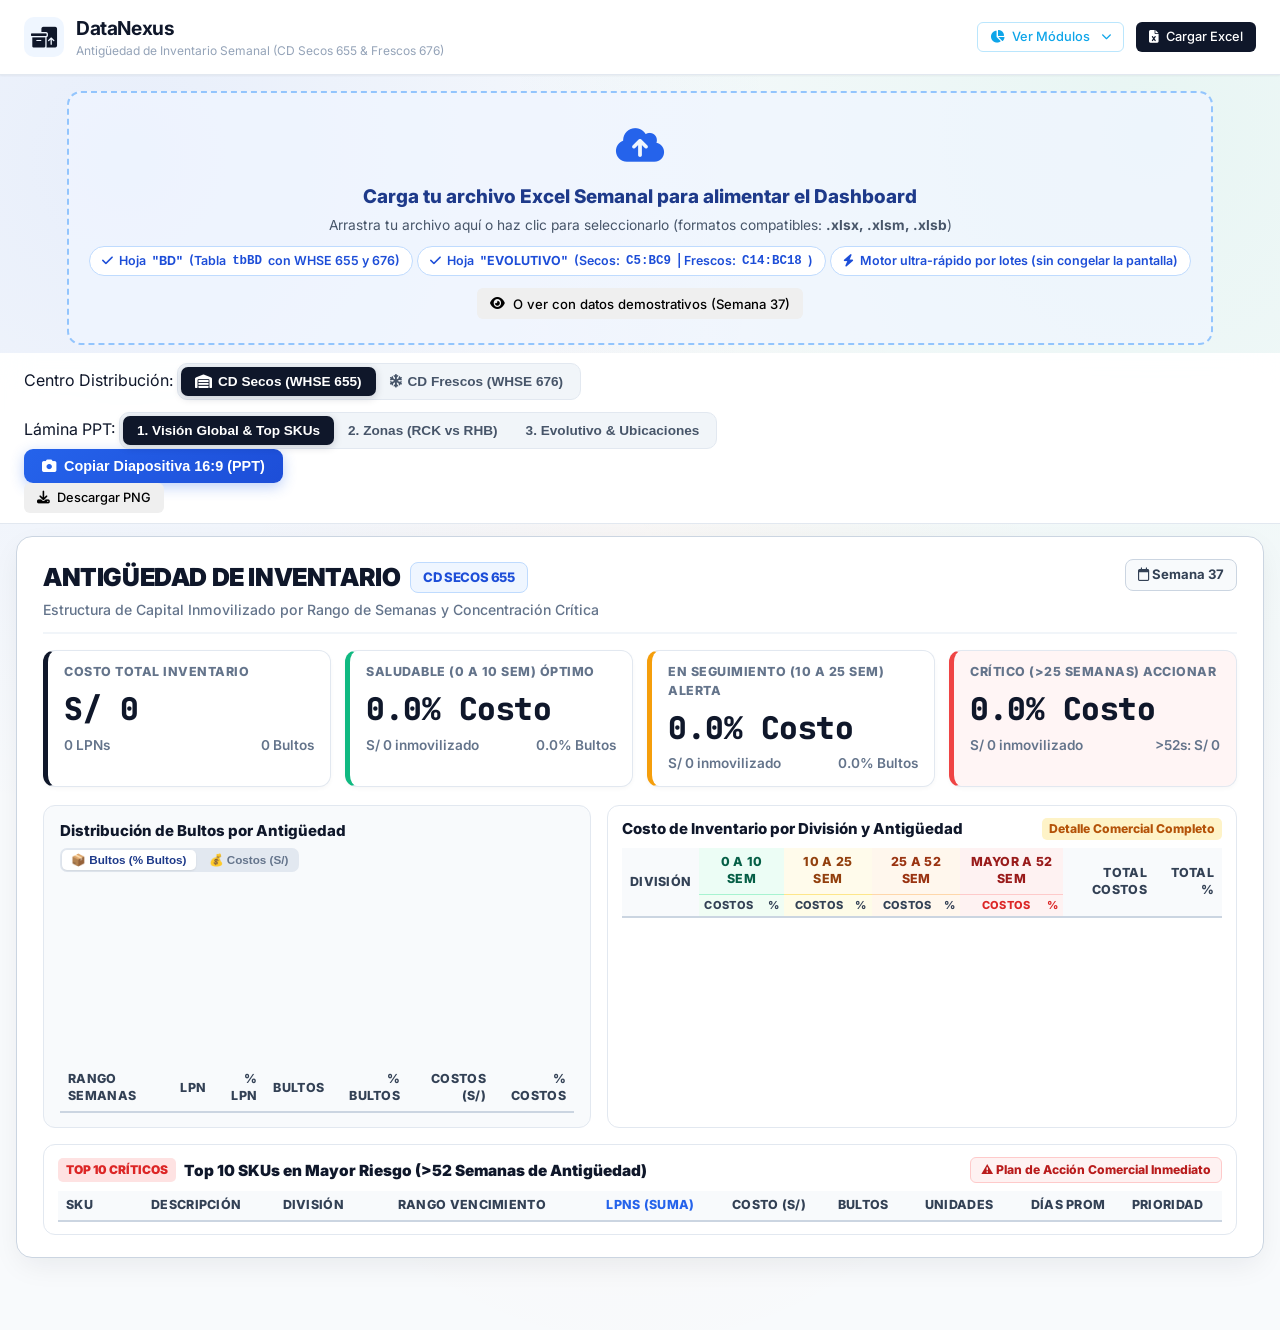
==== commit 866657e5: "." ====
--- a/pages/ant-inv/index.html
+++ b/pages/ant-inv/index.html
@@ -377,20 +377,23 @@
     .exec-table-green tbody tr:nth-child(odd) { background: #ffffff; }
 
     /* ═════════════════════════════════════════════════════════════════════════ */
+    /* ═════════════════════════════════════════════════════════════════════════ */
     /* CLASE MAESTRA DE CAPTURA 16:9 PARA POWERPOINT (1600x900 NATIVO)           */
-    /* Llena 100% de la diapositiva panorámica sin bordes vacíos a los lados    */
+    /* Sin desbordamientos ni recortes: garantiza 100% de filas y subtotales     */
     /* ═════════════════════════════════════════════════════════════════════════ */
     .capturing-16-9 {
       width: 1600px !important;
-      height: 900px !important;
       max-width: 1600px !important;
-      max-height: 900px !important;
-      padding: 22px 28px !important;
+      min-height: 900px !important;
+      height: auto !important;
+      max-height: none !important;
+      padding: 12px 20px !important;
       margin: 0 auto !important;
-      overflow: hidden !important;
+      overflow: visible !important;
       display: flex !important;
       flex-direction: column !important;
-      justify-content: space-between !important;
+      justify-content: flex-start !important;
+      gap: 6px !important;
       background: #ffffff !important;
       border: none !important;
       border-radius: 0 !important;
@@ -398,63 +401,174 @@
       box-sizing: border-box !important;
     }
 
+    /* Cabeceras de diapositiva */
+    .capturing-16-9 .slide-header {
+      padding-bottom: 2px !important;
+      margin-bottom: 0 !important;
+      border-bottom: 1px solid #e2e8f0 !important;
+    }
+    .capturing-16-9 h2 {
+      font-size: 1.25rem !important;
+      font-weight: 900 !important;
+    }
+    .capturing-16-9 .subtitle {
+      font-size: 0.74rem !important;
+      color: #64748b !important;
+    }
+
+    /* KPIs Diapositiva 1 */
     .capturing-16-9 .kpi-row {
-      margin-bottom: 12px !important;
-      gap: 12px !important;
+      margin-bottom: 2px !important;
+      gap: 8px !important;
     }
     .capturing-16-9 .kpi-box {
-      padding: 10px 14px !important;
+      padding: 5px 12px !important;
+      border-radius: 8px !important;
     }
     .capturing-16-9 .kpi-number {
-      font-size: 1.80rem !important;
-      margin: 2px 0 !important;
+      font-size: 1.50rem !important;
+      font-weight: 900 !important;
+      margin: 1px 0 !important;
     }
     .capturing-16-9 .kpi-label {
+      font-size: 0.74rem !important;
+      font-weight: 800 !important;
+    }
+    .capturing-16-9 .kpi-sub {
+      font-size: 0.74rem !important;
+    }
+
+    /* Diapositiva 1: Secciones intermedias e inferiores */
+    .capturing-16-9 .slide1-middle-grid {
+      margin-bottom: 2px !important;
+      gap: 10px !important;
+    }
+    .capturing-16-9 .s1-card {
+      padding: 6px 10px !important;
+      border-radius: 8px !important;
+    }
+    .capturing-16-9 .chart-s1-container {
+      height: 110px !important;
+      margin-bottom: 4px !important;
+    }
+    .capturing-16-9 .s1-bottom-card {
+      padding: 6px 10px !important;
+      border-radius: 8px !important;
+    }
+    .capturing-16-9 .s1-bottom-card h3 {
+      font-size: 0.88rem !important;
+    }
+
+    /* Diapositiva 2: Pivot de zonas y Top 10 por zona */
+    .capturing-16-9 .s2-top-card {
+      padding: 6px 10px !important;
+      border-radius: 8px !important;
+      margin-bottom: 4px !important;
+    }
+    .capturing-16-9 .s2-bottom-section {
+      margin-top: 0 !important;
+    }
+    .capturing-16-9 .s2-bottom-section h3 {
+      font-size: 0.94rem !important;
+      margin: 0 0 6px !important;
+    }
+
+    /* Diapositiva 3: Evolutivo y Capacidad física */
+    .capturing-16-9 .s3-top-card {
+      padding: 8px 14px !important;
+      border-radius: 8px !important;
+      margin-bottom: 4px !important;
+    }
+    .capturing-16-9 .chart-s3-container {
+      height: 180px !important;
+      margin-bottom: 6px !important;
+    }
+    .capturing-16-9 .s3-bottom-card {
+      padding: 8px 14px !important;
+      border-radius: 8px !important;
+      margin-bottom: 0 !important;
+    }
+
+    /* Prevenir recortes por scroll containers */
+    .capturing-16-9 div {
+      overflow: visible !important;
+    }
+
+    /* Tablas Ejecutivas Generales */
+    .capturing-16-9 .exec-table {
+      width: 100% !important;
+    }
+    .capturing-16-9 .exec-table th {
+      padding: 3px 6px !important;
+      font-size: 0.74rem !important;
+      font-weight: 800 !important;
+    }
+    .capturing-16-9 .exec-table td {
+      padding: 2.2px 6px !important;
+      font-size: 0.74rem !important;
+      line-height: 1.20 !important;
+    }
+    .capturing-16-9 .exec-table tfoot td {
+      padding: 3.5px 6px !important;
+      font-size: 0.78rem !important;
+      font-weight: 900 !important;
+      background: #f1f5f9 !important;
+      border-top: 2px solid #0f172a !important;
+    }
+
+    /* Tablas Ejecutivas Compactas (Slide 1 y Slide 3) */
+    .capturing-16-9 .exec-table-sm th {
+      padding: 2.5px 5px !important;
+      font-size: 0.72rem !important;
+      font-weight: 800 !important;
+    }
+    .capturing-16-9 .exec-table-sm td {
+      padding: 2px 5px !important;
+      font-size: 0.73rem !important;
+      line-height: 1.18 !important;
+    }
+    .capturing-16-9 .exec-table-sm tfoot td {
+      padding: 3.5px 5px !important;
       font-size: 0.76rem !important;
-    }
-    .capturing-16-9 .kpi-sub {
-      font-size: 0.82rem !important;
-    }
-    .capturing-16-9 .exec-table th {
+      font-weight: 900 !important;
+      background: #f1f5f9 !important;
+      border-top: 2px solid #0f172a !important;
+    }
+
+    /* Regla específica para el Top 10 SKUs en Slide 1 (garantizar visibilidad del subtotal) */
+    .capturing-16-9 #tableS1Top10 td {
+      padding: 2px 5px !important;
+      font-size: 0.73rem !important;
+    }
+    .capturing-16-9 #tableS1Top10 tfoot td {
       padding: 4px 6px !important;
-      font-size: 0.74rem !important;
-    }
-    .capturing-16-9 .exec-table td {
-      padding: 3px 6px !important;
-      font-size: 0.77rem !important;
-    }
-    .capturing-16-9 .exec-table tfoot td {
-      padding: 4px 6px !important;
-      font-size: 0.80rem !important;
-    }
-    .capturing-16-9 .exec-table-sm th {
-      padding: 2.5px 4px !important;
-      font-size: 0.68rem !important;
-    }
-    .capturing-16-9 .exec-table-sm td {
-      padding: 2px 4px !important;
-      font-size: 0.72rem !important;
-    }
-    .capturing-16-9 .exec-table-sm tfoot td {
-      padding: 2.5px 4px !important;
-      font-size: 0.74rem !important;
-    }
+      font-size: 0.78rem !important;
+      font-weight: 900 !important;
+      background: #f1f5f9 !important;
+      border-top: 2px solid #0f172a !important;
+    }
+
+    /* Tablas Corporativas Verdes (Diapositiva 2) */
     .capturing-16-9 .exec-table-green thead th {
       background: #2d6a4f !important;
       color: #ffffff !important;
-      padding: 3.5px 4px !important;
-      font-size: 0.70rem !important;
+      padding: 5px 8px !important;
+      font-size: 0.78rem !important;
       border-bottom: 2px solid #1e4620 !important;
+    }
+    .capturing-16-9 .exec-table-green td {
+      padding: 4px 8px !important;
+      font-size: 0.78rem !important;
+      line-height: 1.22 !important;
+    }
+    .capturing-16-9 .exec-table-green tfoot td {
+      padding: 5px 8px !important;
+      font-size: 0.82rem !important;
+      font-weight: 900 !important;
+      border-top: 2px solid #1e4620 !important;
     }
     .capturing-16-9 .exec-table-green tbody tr:nth-child(even) { background: #f4faf6 !important; }
     .capturing-16-9 .exec-table-green tbody tr:nth-child(odd) { background: #ffffff !important; }
-    .capturing-16-9 h2 {
-      font-size: 1.40rem !important;
-    }
-    .capturing-16-9 .slide-header {
-      padding-bottom: 8px !important;
-      margin-bottom: 10px !important;
-    }
 
     /* Modal de Confirmación de Copia */
     .modal-backdrop {
@@ -704,7 +818,6 @@
         </div>
         <div class="slide-badges">
           <span class="badge-week" id="slide1-week-badge"><i class="fa-regular fa-calendar"></i> Semana 37</span>
-          <span class="text-xs font-bold text-slate-400">16:9 Widescreen</span>
         </div>
       </div>
 
@@ -757,10 +870,10 @@
       </div>
 
       <!-- Fila Intermedia: Gráfico de Rangos con Valores Encima + Matriz Comercial -->
-      <div style="display: grid; grid-template-columns: 1fr 1.15fr; gap: 16px; margin-bottom: 16px;">
+      <div class="slide1-middle-grid" style="display: grid; grid-template-columns: 1fr 1.15fr; gap: 16px; margin-bottom: 16px;">
         
         <!-- Columna Izquierda: Gráfico de Barras + Tabla de Rangos -->
-        <div style="background: #f8fafc; border: 1px solid #e2e8f0; border-radius: 12px; padding: 14px 16px; display: flex; flex-direction: column; justify-content: space-between;">
+        <div class="s1-card" style="background: #f8fafc; border: 1px solid #e2e8f0; border-radius: 12px; padding: 14px 16px; display: flex; flex-direction: column; justify-content: space-between;">
           <div style="display: flex; justify-content: space-between; align-items: center; margin-bottom: 8px; flex-wrap: wrap; gap: 6px;">
             <h3 id="chartS1Title" style="font-size: 0.94rem; font-weight: 800; margin: 0; color: #0f172a;">Distribución de Bultos por Antigüedad</h3>
             <div style="display: flex; gap: 4px; background: #e2e8f0; padding: 2px; border-radius: 7px;">
@@ -770,7 +883,7 @@
           </div>
           
           <!-- Gráfico con Datalabels encima de cada barra -->
-          <div style="height: 175px; position: relative; margin-bottom: 10px;">
+          <div class="chart-s1-container" style="height: 175px; position: relative; margin-bottom: 10px;">
             <canvas id="chartS1Ranges"></canvas>
           </div>
 
@@ -799,7 +912,7 @@
         </div>
 
         <!-- Columna Derecha: Matriz Comercial por División -->
-        <div style="background: #ffffff; border: 1px solid #e2e8f0; border-radius: 12px; padding: 12px 14px; overflow-x: auto;">
+        <div class="s1-card" style="background: #ffffff; border: 1px solid #e2e8f0; border-radius: 12px; padding: 12px 14px; overflow-x: auto;">
           <div style="display: flex; justify-content: space-between; align-items: center; margin-bottom: 8px;">
             <h3 style="font-size: 0.94rem; font-weight: 800; margin: 0; color: #0f172a;">Costo de Inventario por División y Antigüedad</h3>
             <span style="font-size: 0.76rem; font-weight: 800; color: #b45309; background: #fef3c7; padding: 2px 7px; border-radius: 5px;">Detalle Comercial Completo</span>
@@ -837,7 +950,7 @@
       </div>
 
       <!-- Fila Inferior: Top 10 SKU en Riesgo Mayor a 52 Semanas -->
-      <div style="background: #ffffff; border: 1px solid #e2e8f0; border-radius: 12px; padding: 12px 14px;">
+      <div class="s1-card s1-bottom-card" style="background: #ffffff; border: 1px solid #e2e8f0; border-radius: 12px; padding: 12px 14px;">
         <div style="display: flex; justify-content: space-between; align-items: center; margin-bottom: 8px; flex-wrap: wrap; gap: 8px;">
           <div>
             <h3 style="font-size: 0.96rem; font-weight: 900; color: #0f172a; margin: 0; display: flex; align-items: center; gap: 8px;">
@@ -892,12 +1005,11 @@
         </div>
         <div class="slide-badges">
           <span class="badge-week" id="slide2-week-badge"><i class="fa-regular fa-calendar"></i> Semana 37</span>
-          <span class="text-xs font-bold text-slate-400">16:9 Widescreen</span>
         </div>
       </div>
 
       <!-- Tabla Principal: Antigüedad por Zonas (Pivot Completo idéntico a PPT) -->
-      <div style="background: #ffffff; border: 1px solid #cbd5e1; border-radius: 8px; padding: 6px 10px; margin-bottom: 10px; overflow-x: auto; box-shadow: 0 1px 3px rgba(0,0,0,0.05);">
+      <div class="s2-top-card" style="background: #ffffff; border: 1px solid #cbd5e1; border-radius: 8px; padding: 6px 10px; margin-bottom: 10px; overflow-x: auto; box-shadow: 0 1px 3px rgba(0,0,0,0.05);">
         <table class="exec-table exec-table-sm exec-table-green" id="tableS2Zones" style="width: 100%; border-collapse: collapse;">
           <thead>
             <tr style="background: #2d6a4f !important; color: #ffffff !important;">
@@ -919,16 +1031,19 @@
         </table>
       </div>
 
-      <!-- Título de Sección Top 10 SKUs por Zona -->
-      <div style="text-align: center; margin-bottom: 6px;">
-        <h3 style="font-size: 0.95rem; font-weight: 800; color: #1e293b; margin: 0;">
-          Top 10 SKU – Costo de Inventario - Mayor 52 Semanas por Zona
-        </h3>
-      </div>
-
-      <!-- Tablas Dinámicas de Top SKUs >52 Semanas por Zona (RCK, RHB, TOL o cualquier zona con información) -->
-      <div id="containerS2TopZones" style="display: grid; grid-template-columns: repeat(2, 1fr); gap: 14px;">
-        <!-- Se renderiza dinámicamente según las zonas con información (2 columnas para RCK/RHB, 3 columnas si TOL u otra zona tiene datos) -->
+      <!-- Sección Inferior: Top 10 SKUs por Zona -->
+      <div class="s2-bottom-section">
+        <!-- Título de Sección Top 10 SKUs por Zona -->
+        <div style="text-align: center; margin-bottom: 6px;">
+          <h3 style="font-size: 0.95rem; font-weight: 800; color: #1e293b; margin: 0;">
+            Top 10 SKU – Costo de Inventario - Mayor 52 Semanas por Zona
+          </h3>
+        </div>
+
+        <!-- Tablas Dinámicas de Top SKUs >52 Semanas por Zona (RCK, RHB, TOL o cualquier zona con información) -->
+        <div id="containerS2TopZones" style="display: grid; grid-template-columns: repeat(2, 1fr); gap: 14px;">
+          <!-- Se renderiza dinámicamente según las zonas con información (2 columnas para RCK/RHB, 3 columnas si TOL u otra zona tiene datos) -->
+        </div>
       </div>
     </div>
 
@@ -943,19 +1058,18 @@
             <span>TENDENCIA HISTÓRICA & CAPACIDAD FÍSICA</span>
             <span class="badge-cd" id="slide3-whse-badge">CD SECOS 655</span>
           </h2>
-          <div class="subtitle">Evolutivo Semanal (% Bultos últimas 7 Semanas) y Uso de Ubicaciones por División</div>
+          <div class="subtitle">Evolutivo Semanal (% Bultos últimas 12 Semanas) y Uso de Ubicaciones por División</div>
         </div>
         <div class="slide-badges">
           <span class="badge-week" id="slide3-week-badge"><i class="fa-regular fa-calendar"></i> Semana 37</span>
-          <span class="text-xs font-bold text-slate-400">16:9 Widescreen</span>
-        </div>
-      </div>
-
-      <!-- Sección Superior: Gráfico de Líneas Evolutivo 7 Semanas + Tabla -->
-      <div style="background: #ffffff; border: 1px solid #e2e8f0; border-radius: 12px; padding: 14px 18px; margin-bottom: 16px;">
+        </div>
+      </div>
+
+      <!-- Sección Superior: Gráfico de Líneas Evolutivo 12 Semanas + Tabla -->
+      <div class="s3-top-card" style="background: #ffffff; border: 1px solid #e2e8f0; border-radius: 12px; padding: 14px 18px; margin-bottom: 16px;">
         <div style="display: flex; justify-content: space-between; align-items: center; margin-bottom: 8px;">
           <div>
-            <h3 style="font-size: 0.96rem; font-weight: 900; color: #0f172a; margin: 0;">Evolutivo Semanal - % Participación por Bulto (Últimas 7 Semanas)</h3>
+            <h3 style="font-size: 0.96rem; font-weight: 900; color: #0f172a; margin: 0;">Evolutivo Semanal - % Participación por Bulto (Últimas 12 Semanas)</h3>
             <span style="font-size: 0.80rem; color: #64748b;">Monitoreo dinámico del inventario sano vs añejamiento (Suma de % Bultos)</span>
           </div>
           <span style="font-size: 0.76rem; font-weight: 800; color: #059669; background: #ecfdf5; border: 1px solid #a7f3d0; padding: 3px 8px; border-radius: 6px;">
@@ -963,7 +1077,7 @@
           </span>
         </div>
 
-        <div style="height: 190px; position: relative; margin-bottom: 12px;">
+        <div class="chart-s3-container" style="height: 190px; position: relative; margin-bottom: 12px;">
           <canvas id="chartS3Evolution"></canvas>
         </div>
 
@@ -982,7 +1096,7 @@
       </div>
 
       <!-- Sección Inferior: Capacidad Física (Ubicaciones por División) -->
-      <div style="background: #ffffff; border: 1px solid #e2e8f0; border-radius: 12px; padding: 14px 18px;">
+      <div class="s3-bottom-card" style="background: #ffffff; border: 1px solid #e2e8f0; border-radius: 12px; padding: 14px 18px;">
         <div style="display: flex; justify-content: space-between; align-items: center; margin-bottom: 10px; flex-wrap: wrap; gap: 8px;">
           <div>
             <h3 style="font-size: 0.96rem; font-weight: 900; color: #0f172a; margin: 0;">Distribución de Ubicaciones Físicas por Antigüedad y División</h3>
